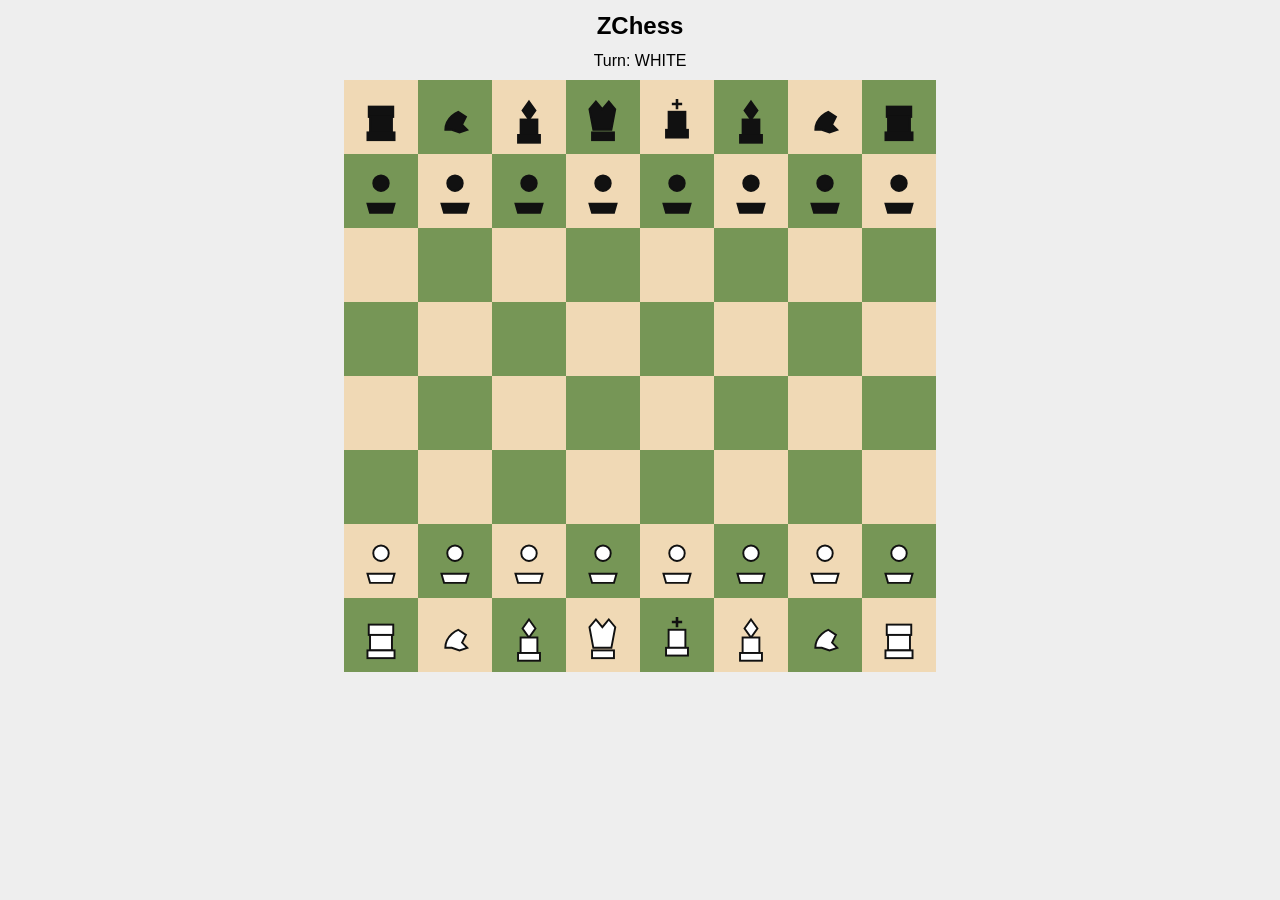
==== target/classes/static/index.html @ 8bb2c72e "committed" ====
<!DOCTYPE html>
<html>
<head>
<meta charset="UTF-8" />
<title>ZChess</title>
<style>
  body{font-family:Arial;text-align:center;background:#eee}
    h2{margin:12px 0}
      table{border-collapse:collapse;margin:10px auto}
        td{width:72px;height:72px;vertical-align:middle;text-align:center}
          .light{background:#f0d9b5}
            .dark{background:#769656}
              .sel{outline:3px solid #e53935}
                .hint{box-shadow:inset 0 0 0 3px rgba(30,144,255,.6)}
                  svg{width:58px;height:58px}
                  </style>
                  </head>
                  <body>

                  <h2>ZChess</h2>
                  <div id="turn">Turn: WHITE</div>
                  <table id="board"></table>

                  <script>
                  // ---------- PIECE SVGs (clean 2D set) ----------
                  function svgPiece(code){
                    const isWhite = code[0]==='w';
                      const fill = isWhite ? '#fff' : '#111';
                        const stroke = '#111';
                          const common = `fill="${fill}" stroke="${stroke}" stroke-width="1.5"`;
                            const map = {
                                p:`<circle cx="22.5" cy="18" r="6" ${common}/>
                                       <path d="M12 34h21l-2 7H14z" ${common}/>`,
                                           r:`<rect x="13" y="16" width="19" height="8" ${common}/>
                                                  <rect x="14" y="24" width="17" height="12" ${common}/>
                                                         <rect x="12" y="36" width="21" height="6" ${common}/>`,
                                                             n:`<path d="M15 34c0-10 10-14 10-14l6 4-3 6 4 4-6 2-6-2z" ${common}/>`,
                                                                 b:`<path d="M22.5 12l5 7-5 7-5-7z" ${common}/>
                                                                        <rect x="16" y="26" width="13" height="12" ${common}/>
                                                                               <rect x="14" y="38" width="17" height="6" ${common}/>`,
                                                                                   q:`<path d="M12 18l5-6 5 6 5-6 5 6-3 16H15z" ${common}/>
                                                                                          <rect x="14" y="36" width="17" height="6" ${common}/>`,
                                                                                              k:`<path d="M22.5 10v8M18.5 14h8" stroke="${stroke}" stroke-width="2"/>
                                                                                                     <rect x="16" y="20" width="13" height="14" ${common}/>
                                                                                                            <rect x="14" y="34" width="17" height="6" ${common}/>`
                                                                                                              };
                                                                                                                const body = map[code[1]];
                                                                                                                  return `<svg viewBox="0 0 45 45">${body}</svg>`;
                                                                                                                  }

                                                                                                                  // ---------- BOARD STATE ----------
                                                                                                                  let turn = 'w'; // 'w' or 'b'
                                                                                                                  const initial = [
                                                                                                                    ['br','bn','bb','bq','bk','bb','bn','br'],
                                                                                                                      ['bp','bp','bp','bp','bp','bp','bp','bp'],
                                                                                                                        ['','','','','','','',''],
                                                                                                                          ['','','','','','','',''],
                                                                                                                            ['','','','','','','',''],
                                                                                                                              ['','','','','','','',''],
                                                                                                                                ['wp','wp','wp','wp','wp','wp','wp','wp'],
                                                                                                                                  ['wr','wn','wb','wq','wk','wb','wn','wr']
                                                                                                                                  ];
                                                                                                                                  let board = JSON.parse(JSON.stringify(initial));
                                                                                                                                  let selected = null;
                                                                                                                                  const elBoard = document.getElementById('board');
                                                                                                                                  const elTurn  = document.getElementById('turn');

                                                                                                                                  // ---------- RENDER ----------
                                                                                                                                  function draw(){
                                                                                                                                    elBoard.innerHTML='';
                                                                                                                                      for(let r=0;r<8;r++){
                                                                                                                                          const tr=document.createElement('tr');
                                                                                                                                              for(let c=0;c<8;c++){
                                                                                                                                                    const td=document.createElement('td');
                                                                                                                                                          td.className=((r+c)%2?'dark':'light');
                                                                                                                                                                td.dataset.r=r; td.dataset.c=c;
                                                                                                                                                                      const p=board[r][c];
                                                                                                                                                                            if(p) td.innerHTML = svgPiece(p);
                                                                                                                                                                                  if(selected && selected.r==r && selected.c==c) td.classList.add('sel');
                                                                                                                                                                                        td.onclick=()=>clickCell(r,c,td);
                                                                                                                                                                                              tr.appendChild(td);
                                                                                                                                                                                                  }
                                                                                                                                                                                                      elBoard.appendChild(tr);
                                                                                                                                                                                                        }
                                                                                                                                                                                                          elTurn.textContent = `Turn: ${turn==='w'?'WHITE':'BLACK'}`;
                                                                                                                                                                                                          }

                                                                                                                                                                                                          // ---------- MOVE RULES ----------
                                                                                                                                                                                                          function inside(r,c){return r>=0&&r<8&&c>=0&&c<8;}
                                                                                                                                                                                                          function colorOf(p){return p? p[0] : null;}
                                                                                                                                                                                                          function typeOf(p){return p? p[1] : null;}

                                                                                                                                                                                                          function pathClear(r1,c1,r2,c2){
                                                                                                                                                                                                            const dr = Math.sign(r2-r1);
                                                                                                                                                                                                              const dc = Math.sign(c2-c1);
                                                                                                                                                                                                                let r=r1+dr, c=c1+dc;
                                                                                                                                                                                                                  while(r!==r2 || c!==c2){
                                                                                                                                                                                                                      if(board[r][c]) return false;
                                                                                                                                                                                                                          r+=dr; c+=dc;
                                                                                                                                                                                                                            }
                                                                                                                                                                                                                              return true;
                                                                                                                                                                                                                              }

                                                                                                                                                                                                                              function legal(fromR,fromC,toR,toC){
                                                                                                                                                                                                                                if(fromR===toR && fromC===toC) return false;
                                                                                                                                                                                                                                  const p = board[fromR][fromC];
                                                                                                                                                                                                                                    const t = board[toR][toC];
                                                                                                                                                                                                                                      if(!p) return false;
                                                                                                                                                                                                                                        if(colorOf(p)!==turn) return false;
                                                                                                                                                                                                                                          if(t && colorOf(t)===turn) return false;

                                                                                                                                                                                                                                            const type = typeOf(p);
                                                                                                                                                                                                                                              const dr = toR-fromR, dc = toC-fromC;
                                                                                                                                                                                                                                                const adr=Math.abs(dr), adc=Math.abs(dc);

                                                                                                                                                                                                                                                  if(type==='p'){
                                                                                                                                                                                                                                                      const dir = (turn==='w') ? -1 : 1;
                                                                                                                                                                                                                                                          const startRow = (turn==='w') ? 6 : 1;
                                                                                                                                                                                                                                                              // forward
                                                                                                                                                                                                                                                                  if(dc===0 && !t){
                                                                                                                                                                                                                                                                        if(dr===dir) return true;
                                                                                                                                                                                                                                                                              if(fromR===startRow && dr===2*dir && !board[fromR+dir][fromC]) return true;
                                                                                                                                                                                                                                                                                  }
                                                                                                                                                                                                                                                                                      // capture
                                                                                                                                                                                                                                                                                          if(adr===1 && dr===dir && t && colorOf(t)!==turn) return true;
                                                                                                                                                                                                                                                                                              return false;
                                                                                                                                                                                                                                                                                                }

                                                                                                                                                                                                                                                                                                  if(type==='r'){
                                                                                                                                                                                                                                                                                                      if(fromR===toR || fromC===toC) return pathClear(fromR,fromC,toR,toC);
                                                                                                                                                                                                                                                                                                          return false;
                                                                                                                                                                                                                                                                                                            }

                                                                                                                                                                                                                                                                                                              if(type==='b'){
                                                                                                                                                                                                                                                                                                                  if(adr===adc) return pathClear(fromR,fromC,toR,toC);
                                                                                                                                                                                                                                                                                                                      return false;
                                                                                                                                                                                                                                                                                                                        }

                                                                                                                                                                                                                                                                                                                          if(type==='q'){
                                                                                                                                                                                                                                                                                                                              if(fromR===toR || fromC===toC || adr===adc)
                                                                                                                                                                                                                                                                                                                                    return pathClear(fromR,fromC,toR,toC);
                                                                                                                                                                                                                                                                                                                                        return false;
                                                                                                                                                                                                                                                                                                                                          }

                                                                                                                                                                                                                                                                                                                                            if(type==='n'){
                                                                                                                                                                                                                                                                                                                                                return (adr===2 && adc===1) || (adr===1 && adc===2);
                                                                                                                                                                                                                                                                                                                                                  }

                                                                                                                                                                                                                                                                                                                                                    if(type==='k'){
                                                                                                                                                                                                                                                                                                                                                        return adr<=1 && adc<=1;
                                                                                                                                                                                                                                                                                                                                                          }

                                                                                                                                                                                                                                                                                                                                                            return false;
                                                                                                                                                                                                                                                                                                                                                            }

                                                                                                                                                                                                                                                                                                                                                            // ---------- INTERACTION ----------
                                                                                                                                                                                                                                                                                                                                                            function clickCell(r,c,td){
                                                                                                                                                                                                                                                                                                                                                              const p = board[r][c];
                                                                                                                                                                                                                                                                                                                                                                if(!selected){
                                                                                                                                                                                                                                                                                                                                                                    if(p && colorOf(p)===turn){
                                                                                                                                                                                                                                                                                                                                                                          selected={r,c};
                                                                                                                                                                                                                                                                                                                                                                                draw();
                                                                                                                                                                                                                                                                                                                                                                                    }
                                                                                                                                                                                                                                                                                                                                                                                        return;
                                                                                                                                                                                                                                                                                                                                                                                          }
                                                                                                                                                                                                                                                                                                                                                                                            // try move
                                                                                                                                                                                                                                                                                                                                                                                              if(legal(selected.r,selected.c,r,c)){
                                                                                                                                                                                                                                                                                                                                                                                                  board[r][c] = board[selected.r][selected.c];
                                                                                                                                                                                                                                                                                                                                                                                                      board[selected.r][selected.c] = '';
                                                                                                                                                                                                                                                                                                                                                                                                          turn = (turn==='w') ? 'b' : 'w';
                                                                                                                                                                                                                                                                                                                                                                                                            }
                                                                                                                                                                                                                                                                                                                                                                                                              selected=null;
                                                                                                                                                                                                                                                                                                                                                                                                                draw();
                                                                                                                                                                                                                                                                                                                                                                                                                }

                                                                                                                                                                                                                                                                                                                                                                                                                draw();
                                                                                                                                                                                                                                                                                                                                                                                                                </script>
                                                                                                                                                                                                                                                                                                                                                                                                                </body>
                                                                                                                                                                                                                                                                                                                                                                                                                </html>
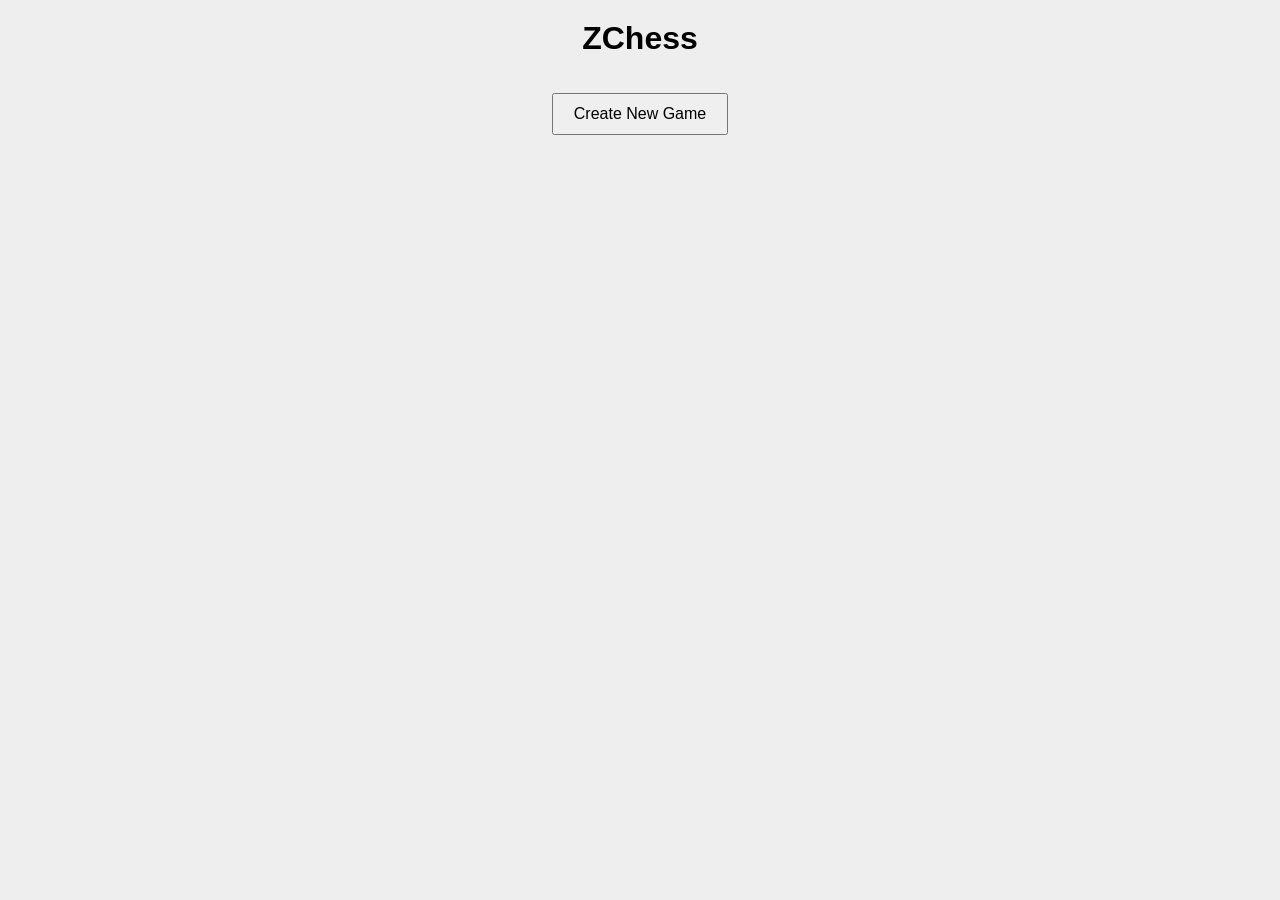
==== commit d78ccbcf: "Implemented chess board UI, piece rendering, backend game creation and move API integration" ====
--- a/target/classes/static/index.html
+++ b/target/classes/static/index.html
@@ -1,179 +1,134 @@
 <!DOCTYPE html>
 <html>
 <head>
-<meta charset="UTF-8" />
-<title>ZChess</title>
-<style>
-  body{font-family:Arial;text-align:center;background:#eee}
-    h2{margin:12px 0}
-      table{border-collapse:collapse;margin:10px auto}
-        td{width:72px;height:72px;vertical-align:middle;text-align:center}
-          .light{background:#f0d9b5}
-            .dark{background:#769656}
-              .sel{outline:3px solid #e53935}
-                .hint{box-shadow:inset 0 0 0 3px rgba(30,144,255,.6)}
-                  svg{width:58px;height:58px}
-                  </style>
-                  </head>
-                  <body>
+    <title>ZChess</title>
 
-                  <h2>ZChess</h2>
-                  <div id="turn">Turn: WHITE</div>
-                  <table id="board"></table>
+        <style>
+                body{
+                            font-family: Arial;
+                                        text-align:center;
+                                                    background:#eee;
+                                                            }
 
-                  <script>
-                  // ---------- PIECE SVGs (clean 2D set) ----------
-                  function svgPiece(code){
-                    const isWhite = code[0]==='w';
-                      const fill = isWhite ? '#fff' : '#111';
-                        const stroke = '#111';
-                          const common = `fill="${fill}" stroke="${stroke}" stroke-width="1.5"`;
-                            const map = {
-                                p:`<circle cx="22.5" cy="18" r="6" ${common}/>
-                                       <path d="M12 34h21l-2 7H14z" ${common}/>`,
-                                           r:`<rect x="13" y="16" width="19" height="8" ${common}/>
-                                                  <rect x="14" y="24" width="17" height="12" ${common}/>
-                                                         <rect x="12" y="36" width="21" height="6" ${common}/>`,
-                                                             n:`<path d="M15 34c0-10 10-14 10-14l6 4-3 6 4 4-6 2-6-2z" ${common}/>`,
-                                                                 b:`<path d="M22.5 12l5 7-5 7-5-7z" ${common}/>
-                                                                        <rect x="16" y="26" width="13" height="12" ${common}/>
-                                                                               <rect x="14" y="38" width="17" height="6" ${common}/>`,
-                                                                                   q:`<path d="M12 18l5-6 5 6 5-6 5 6-3 16H15z" ${common}/>
-                                                                                          <rect x="14" y="36" width="17" height="6" ${common}/>`,
-                                                                                              k:`<path d="M22.5 10v8M18.5 14h8" stroke="${stroke}" stroke-width="2"/>
-                                                                                                     <rect x="16" y="20" width="13" height="14" ${common}/>
-                                                                                                            <rect x="14" y="34" width="17" height="6" ${common}/>`
-                                                                                                              };
-                                                                                                                const body = map[code[1]];
-                                                                                                                  return `<svg viewBox="0 0 45 45">${body}</svg>`;
-                                                                                                                  }
+                                                                    h1{
+                                                                                margin-top:20px;
+                                                                                        }
 
-                                                                                                                  // ---------- BOARD STATE ----------
-                                                                                                                  let turn = 'w'; // 'w' or 'b'
-                                                                                                                  const initial = [
-                                                                                                                    ['br','bn','bb','bq','bk','bb','bn','br'],
-                                                                                                                      ['bp','bp','bp','bp','bp','bp','bp','bp'],
-                                                                                                                        ['','','','','','','',''],
-                                                                                                                          ['','','','','','','',''],
-                                                                                                                            ['','','','','','','',''],
-                                                                                                                              ['','','','','','','',''],
-                                                                                                                                ['wp','wp','wp','wp','wp','wp','wp','wp'],
-                                                                                                                                  ['wr','wn','wb','wq','wk','wb','wn','wr']
-                                                                                                                                  ];
-                                                                                                                                  let board = JSON.parse(JSON.stringify(initial));
-                                                                                                                                  let selected = null;
-                                                                                                                                  const elBoard = document.getElementById('board');
-                                                                                                                                  const elTurn  = document.getElementById('turn');
+                                                                                                table{
+                                                                                                            border-collapse:collapse;
+                                                                                                                        margin:auto;
+                                                                                                                                    margin-top:20px;
+                                                                                                                                            }
 
-                                                                                                                                  // ---------- RENDER ----------
-                                                                                                                                  function draw(){
-                                                                                                                                    elBoard.innerHTML='';
-                                                                                                                                      for(let r=0;r<8;r++){
-                                                                                                                                          const tr=document.createElement('tr');
-                                                                                                                                              for(let c=0;c<8;c++){
-                                                                                                                                                    const td=document.createElement('td');
-                                                                                                                                                          td.className=((r+c)%2?'dark':'light');
-                                                                                                                                                                td.dataset.r=r; td.dataset.c=c;
-                                                                                                                                                                      const p=board[r][c];
-                                                                                                                                                                            if(p) td.innerHTML = svgPiece(p);
-                                                                                                                                                                                  if(selected && selected.r==r && selected.c==c) td.classList.add('sel');
-                                                                                                                                                                                        td.onclick=()=>clickCell(r,c,td);
-                                                                                                                                                                                              tr.appendChild(td);
-                                                                                                                                                                                                  }
-                                                                                                                                                                                                      elBoard.appendChild(tr);
-                                                                                                                                                                                                        }
-                                                                                                                                                                                                          elTurn.textContent = `Turn: ${turn==='w'?'WHITE':'BLACK'}`;
-                                                                                                                                                                                                          }
+                                                                                                                                                    td{
+                                                                                                                                                                width:70px;
+                                                                                                                                                                            height:70px;
+                                                                                                                                                                                        text-align:center;
+                                                                                                                                                                                                    vertical-align:middle;
+                                                                                                                                                                                                            }
 
-                                                                                                                                                                                                          // ---------- MOVE RULES ----------
-                                                                                                                                                                                                          function inside(r,c){return r>=0&&r<8&&c>=0&&c<8;}
-                                                                                                                                                                                                          function colorOf(p){return p? p[0] : null;}
-                                                                                                                                                                                                          function typeOf(p){return p? p[1] : null;}
+                                                                                                                                                                                                                    .light{ background:#f0d9b5; }
+                                                                                                                                                                                                                            .dark{ background:#769656; }
 
-                                                                                                                                                                                                          function pathClear(r1,c1,r2,c2){
-                                                                                                                                                                                                            const dr = Math.sign(r2-r1);
-                                                                                                                                                                                                              const dc = Math.sign(c2-c1);
-                                                                                                                                                                                                                let r=r1+dr, c=c1+dc;
-                                                                                                                                                                                                                  while(r!==r2 || c!==c2){
-                                                                                                                                                                                                                      if(board[r][c]) return false;
-                                                                                                                                                                                                                          r+=dr; c+=dc;
-                                                                                                                                                                                                                            }
-                                                                                                                                                                                                                              return true;
-                                                                                                                                                                                                                              }
+                                                                                                                                                                                                                                    img{
+                                                                                                                                                                                                                                                width:60px;
+                                                                                                                                                                                                                                                            height:60px;
+                                                                                                                                                                                                                                                                    }
 
-                                                                                                                                                                                                                              function legal(fromR,fromC,toR,toC){
-                                                                                                                                                                                                                                if(fromR===toR && fromC===toC) return false;
-                                                                                                                                                                                                                                  const p = board[fromR][fromC];
-                                                                                                                                                                                                                                    const t = board[toR][toC];
-                                                                                                                                                                                                                                      if(!p) return false;
-                                                                                                                                                                                                                                        if(colorOf(p)!==turn) return false;
-                                                                                                                                                                                                                                          if(t && colorOf(t)===turn) return false;
+                                                                                                                                                                                                                                                                            button{
+                                                                                                                                                                                                                                                                                        padding:10px 20px;
+                                                                                                                                                                                                                                                                                                    font-size:16px;
+                                                                                                                                                                                                                                                                                                                margin-top:15px;
+                                                                                                                                                                                                                                                                                                                        }
+                                                                                                                                                                                                                                                                                                                            </style>
+                                                                                                                                                                                                                                                                                                                            </head>
 
-                                                                                                                                                                                                                                            const type = typeOf(p);
-                                                                                                                                                                                                                                              const dr = toR-fromR, dc = toC-fromC;
-                                                                                                                                                                                                                                                const adr=Math.abs(dr), adc=Math.abs(dc);
+                                                                                                                                                                                                                                                                                                                            <body>
 
-                                                                                                                                                                                                                                                  if(type==='p'){
-                                                                                                                                                                                                                                                      const dir = (turn==='w') ? -1 : 1;
-                                                                                                                                                                                                                                                          const startRow = (turn==='w') ? 6 : 1;
-                                                                                                                                                                                                                                                              // forward
-                                                                                                                                                                                                                                                                  if(dc===0 && !t){
-                                                                                                                                                                                                                                                                        if(dr===dir) return true;
-                                                                                                                                                                                                                                                                              if(fromR===startRow && dr===2*dir && !board[fromR+dir][fromC]) return true;
-                                                                                                                                                                                                                                                                                  }
-                                                                                                                                                                                                                                                                                      // capture
-                                                                                                                                                                                                                                                                                          if(adr===1 && dr===dir && t && colorOf(t)!==turn) return true;
-                                                                                                                                                                                                                                                                                              return false;
-                                                                                                                                                                                                                                                                                                }
+                                                                                                                                                                                                                                                                                                                            <h1>ZChess</h1>
 
-                                                                                                                                                                                                                                                                                                  if(type==='r'){
-                                                                                                                                                                                                                                                                                                      if(fromR===toR || fromC===toC) return pathClear(fromR,fromC,toR,toC);
-                                                                                                                                                                                                                                                                                                          return false;
-                                                                                                                                                                                                                                                                                                            }
+                                                                                                                                                                                                                                                                                                                            <button onclick="createGame()">Create New Game</button>
 
-                                                                                                                                                                                                                                                                                                              if(type==='b'){
-                                                                                                                                                                                                                                                                                                                  if(adr===adc) return pathClear(fromR,fromC,toR,toC);
-                                                                                                                                                                                                                                                                                                                      return false;
-                                                                                                                                                                                                                                                                                                                        }
+                                                                                                                                                                                                                                                                                                                            <table id="board"></table>
 
-                                                                                                                                                                                                                                                                                                                          if(type==='q'){
-                                                                                                                                                                                                                                                                                                                              if(fromR===toR || fromC===toC || adr===adc)
-                                                                                                                                                                                                                                                                                                                                    return pathClear(fromR,fromC,toR,toC);
-                                                                                                                                                                                                                                                                                                                                        return false;
-                                                                                                                                                                                                                                                                                                                                          }
+                                                                                                                                                                                                                                                                                                                            <script>
 
-                                                                                                                                                                                                                                                                                                                                            if(type==='n'){
-                                                                                                                                                                                                                                                                                                                                                return (adr===2 && adc===1) || (adr===1 && adc===2);
-                                                                                                                                                                                                                                                                                                                                                  }
+                                                                                                                                                                                                                                                                                                                            let gameId = 1;
+                                                                                                                                                                                                                                                                                                                            let selected = null;
 
-                                                                                                                                                                                                                                                                                                                                                    if(type==='k'){
-                                                                                                                                                                                                                                                                                                                                                        return adr<=1 && adc<=1;
-                                                                                                                                                                                                                                                                                                                                                          }
-
-                                                                                                                                                                                                                                                                                                                                                            return false;
+                                                                                                                                                                                                                                                                                                                            function createGame(){
+                                                                                                                                                                                                                                                                                                                                fetch("/api/game/create")
+                                                                                                                                                                                                                                                                                                                                    .then(res=>res.json())
+                                                                                                                                                                                                                                                                                                                                        .then(data=>{
+                                                                                                                                                                                                                                                                                                                                                gameId = data.id;
+                                                                                                                                                                                                                                                                                                                                                        loadBoard();
+                                                                                                                                                                                                                                                                                                                                                            });
                                                                                                                                                                                                                                                                                                                                                             }
 
-                                                                                                                                                                                                                                                                                                                                                            // ---------- INTERACTION ----------
-                                                                                                                                                                                                                                                                                                                                                            function clickCell(r,c,td){
-                                                                                                                                                                                                                                                                                                                                                              const p = board[r][c];
-                                                                                                                                                                                                                                                                                                                                                                if(!selected){
-                                                                                                                                                                                                                                                                                                                                                                    if(p && colorOf(p)===turn){
-                                                                                                                                                                                                                                                                                                                                                                          selected={r,c};
-                                                                                                                                                                                                                                                                                                                                                                                draw();
-                                                                                                                                                                                                                                                                                                                                                                                    }
-                                                                                                                                                                                                                                                                                                                                                                                        return;
-                                                                                                                                                                                                                                                                                                                                                                                          }
-                                                                                                                                                                                                                                                                                                                                                                                            // try move
-                                                                                                                                                                                                                                                                                                                                                                                              if(legal(selected.r,selected.c,r,c)){
-                                                                                                                                                                                                                                                                                                                                                                                                  board[r][c] = board[selected.r][selected.c];
-                                                                                                                                                                                                                                                                                                                                                                                                      board[selected.r][selected.c] = '';
-                                                                                                                                                                                                                                                                                                                                                                                                          turn = (turn==='w') ? 'b' : 'w';
-                                                                                                                                                                                                                                                                                                                                                                                                            }
-                                                                                                                                                                                                                                                                                                                                                                                                              selected=null;
-                                                                                                                                                                                                                                                                                                                                                                                                                draw();
-                                                                                                                                                                                                                                                                                                                                                                                                                }
+                                                                                                                                                                                                                                                                                                                                                            function loadBoard(){
 
-                                                                                                                                                                                                                                                                                                                                                                                                                draw();
-                                                                                                                                                                                                                                                                                                                                                                                                                </script>
-                                                                                                                                                                                                                                                                                                                                                                                                                </body>
-                                                                                                                                                                                                                                                                                                                                                                                                                </html>+                                                                                                                                                                                                                                                                                                                                                                fetch("/api/game/" + gameId)
+                                                                                                                                                                                                                                                                                                                                                                    .then(res=>res.json())
+                                                                                                                                                                                                                                                                                                                                                                        .then(data=>{
+
+                                                                                                                                                                                                                                                                                                                                                                                let rows = data.boardState.split(";");
+                                                                                                                                                                                                                                                                                                                                                                                        let board = document.getElementById("board");
+                                                                                                                                                                                                                                                                                                                                                                                                board.innerHTML = "";
+
+                                                                                                                                                                                                                                                                                                                                                                                                        for(let i=0;i<8;i++){
+
+                                                                                                                                                                                                                                                                                                                                                                                                                    let tr = document.createElement("tr");
+                                                                                                                                                                                                                                                                                                                                                                                                                                let cols = rows[i].split(",");
+
+                                                                                                                                                                                                                                                                                                                                                                                                                                            for(let j=0;j<8;j++){
+
+                                                                                                                                                                                                                                                                                                                                                                                                                                                            let td = document.createElement("td");
+
+                                                                                                                                                                                                                                                                                                                                                                                                                                                                            if((i+j)%2==0)
+                                                                                                                                                                                                                                                                                                                                                                                                                                                                                                td.className="light";
+                                                                                                                                                                                                                                                                                                                                                                                                                                                                                                                else
+                                                                                                                                                                                                                                                                                                                                                                                                                                                                                                                                    td.className="dark";
+
+                                                                                                                                                                                                                                                                                                                                                                                                                                                                                                                                                    td.onclick = () => clickCell(i,j);
+
+                                                                                                                                                                                                                                                                                                                                                                                                                                                                                                                                                                    let piece = cols[j];
+
+                                                                                                                                                                                                                                                                                                                                                                                                                                                                                                                                                                                    if(piece !== "."){
+                                                                                                                                                                                                                                                                                                                                                                                                                                                                                                                                                                                                        let img = document.createElement("img");
+                                                                                                                                                                                                                                                                                                                                                                                                                                                                                                                                                                                                                            img.src = "/pieces/" + piece + ".svg";
+                                                                                                                                                                                                                                                                                                                                                                                                                                                                                                                                                                                                                                                td.appendChild(img);
+                                                                                                                                                                                                                                                                                                                                                                                                                                                                                                                                                                                                                                                                }
+
+                                                                                                                                                                                                                                                                                                                                                                                                                                                                                                                                                                                                                                                                                tr.appendChild(td);
+                                                                                                                                                                                                                                                                                                                                                                                                                                                                                                                                                                                                                                                                                            }
+
+                                                                                                                                                                                                                                                                                                                                                                                                                                                                                                                                                                                                                                                                                                        board.appendChild(tr);
+                                                                                                                                                                                                                                                                                                                                                                                                                                                                                                                                                                                                                                                                                                                }
+
+                                                                                                                                                                                                                                                                                                                                                                                                                                                                                                                                                                                                                                                                                                                    });
+                                                                                                                                                                                                                                                                                                                                                                                                                                                                                                                                                                                                                                                                                                                    }
+
+                                                                                                                                                                                                                                                                                                                                                                                                                                                                                                                                                                                                                                                                                                                    function clickCell(row,col){
+
+                                                                                                                                                                                                                                                                                                                                                                                                                                                                                                                                                                                                                                                                                                                        if(selected == null){
+                                                                                                                                                                                                                                                                                                                                                                                                                                                                                                                                                                                                                                                                                                                                selected = {row,col};
+                                                                                                                                                                                                                                                                                                                                                                                                                                                                                                                                                                                                                                                                                                                                    } else {
+
+                                                                                                                                                                                                                                                                                                                                                                                                                                                                                                                                                                                                                                                                                                                                            fetch(`/api/game/move?fromRow=${selected.row}&fromCol=${selected.col}&toRow=${row}&toCol=${col}`,{
+                                                                                                                                                                                                                                                                                                                                                                                                                                                                                                                                                                                                                                                                                                                                                        method:"POST"
+                                                                                                                                                                                                                                                                                                                                                                                                                                                                                                                                                                                                                                                                                                                                                                })
+                                                                                                                                                                                                                                                                                                                                                                                                                                                                                                                                                                                                                                                                                                                                                                        .then(res=>res.json())
+                                                                                                                                                                                                                                                                                                                                                                                                                                                                                                                                                                                                                                                                                                                                                                                .then(data=>{
+                                                                                                                                                                                                                                                                                                                                                                                                                                                                                                                                                                                                                                                                                                                                                                                            selected=null;
+                                                                                                                                                                                                                                                                                                                                                                                                                                                                                                                                                                                                                                                                                                                                                                                                        loadBoard();
+                                                                                                                                                                                                                                                                                                                                                                                                                                                                                                                                                                                                                                                                                                                                                                                                                });
+
+                                                                                                                                                                                                                                                                                                                                                                                                                                                                                                                                                                                                                                                                                                                                                                                                                    }
+                                                                                                                                                                                                                                                                                                                                                                                                                                                                                                                                                                                                                                                                                                                                                                                                                    }
+
+                                                                                                                                                                                                                                                                                                                                                                                                                                                                                                                                                                                                                                                                                                                                                                                                                    loadBoard();
+
+                                                                                                                                                                                                                                                                                                                                                                                                                                                                                                                                                                                                                                                                                                                                                                                                                    </script>
+
+                                                                                                                                                                                                                                                                                                                                                                                                                                                                                                                                                                                                                                                                                                                                                                                                                    </body>
+                                                                                                                                                                                                                                                                                                                                                                                                                                                                                                                                                                                                                                                                                                                                                                                                                    </html>
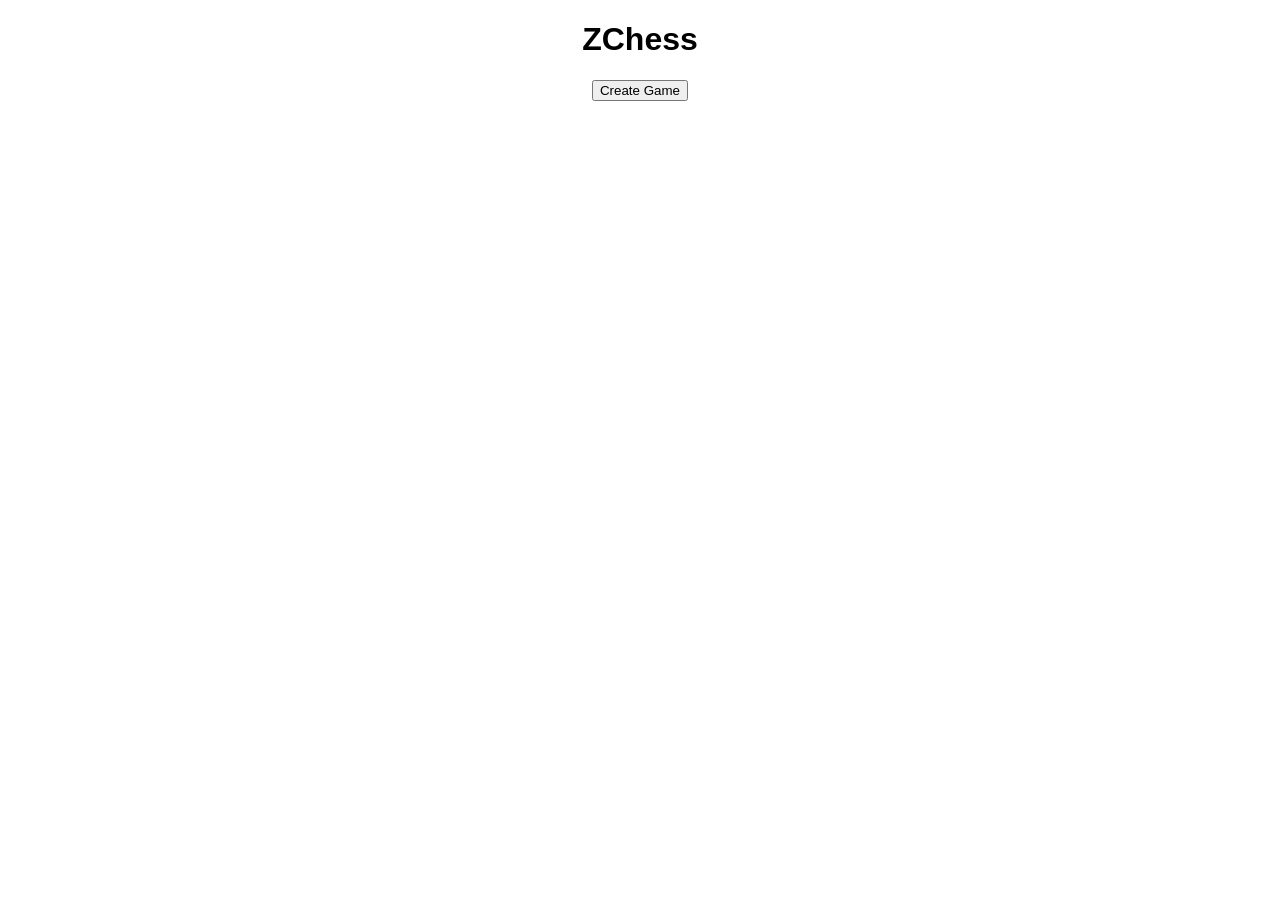
==== commit 9ac1a836: "move validation and check detection" ====
--- a/target/classes/static/index.html
+++ b/target/classes/static/index.html
@@ -1,134 +1,92 @@
 <!DOCTYPE html>
 <html>
 <head>
-    <title>ZChess</title>
+<title>ZChess</title>
 
-        <style>
-                body{
-                            font-family: Arial;
-                                        text-align:center;
-                                                    background:#eee;
-                                                            }
+<style>
+body{font-family:Arial;text-align:center}
+table{border-collapse:collapse;margin:auto}
+td{width:70px;height:70px}
+.light{background:#f0d9b5}
+.dark{background:#769656}
+img{width:60px;height:60px}
+</style>
 
-                                                                    h1{
-                                                                                margin-top:20px;
-                                                                                        }
+</head>
+<body>
 
-                                                                                                table{
-                                                                                                            border-collapse:collapse;
-                                                                                                                        margin:auto;
-                                                                                                                                    margin-top:20px;
-                                                                                                                                            }
+<h1>ZChess</h1>
 
-                                                                                                                                                    td{
-                                                                                                                                                                width:70px;
-                                                                                                                                                                            height:70px;
-                                                                                                                                                                                        text-align:center;
-                                                                                                                                                                                                    vertical-align:middle;
-                                                                                                                                                                                                            }
+<button onclick="createGame()">Create Game</button>
+<h3 id="turn"></h3>
 
-                                                                                                                                                                                                                    .light{ background:#f0d9b5; }
-                                                                                                                                                                                                                            .dark{ background:#769656; }
+<table id="board"></table>
 
-                                                                                                                                                                                                                                    img{
-                                                                                                                                                                                                                                                width:60px;
-                                                                                                                                                                                                                                                            height:60px;
-                                                                                                                                                                                                                                                                    }
+<script>
 
-                                                                                                                                                                                                                                                                            button{
-                                                                                                                                                                                                                                                                                        padding:10px 20px;
-                                                                                                                                                                                                                                                                                                    font-size:16px;
-                                                                                                                                                                                                                                                                                                                margin-top:15px;
-                                                                                                                                                                                                                                                                                                                        }
-                                                                                                                                                                                                                                                                                                                            </style>
-                                                                                                                                                                                                                                                                                                                            </head>
+let gameId=1;
+let selected=null;
 
-                                                                                                                                                                                                                                                                                                                            <body>
+function createGame(){
+// fetch("/api/game/create")
+fetch("/api/game/create",{
+      method:"POST"
+      })
+  .then(r=>r.json())
+   .then(d=>{
+      gameId=d.id;
+         loadBoard();
+          });
+          }
 
-                                                                                                                                                                                                                                                                                                                            <h1>ZChess</h1>
+          function loadBoard(){
+           fetch("/api/game/"+gameId)
+            .then(r=>r.json())
+             .then(d=>{
+                document.getElementById("turn").innerText="Turn: "+d.currentTurn;
 
-                                                                                                                                                                                                                                                                                                                            <button onclick="createGame()">Create New Game</button>
+                   let rows=d.boardState.split(",");
+                      let board=document.getElementById("board");
+                         board.innerHTML="";
 
-                                                                                                                                                                                                                                                                                                                            <table id="board"></table>
+                            for(let i=0;i<8;i++){
+                                let tr=document.createElement("tr");
 
-                                                                                                                                                                                                                                                                                                                            <script>
+                                    for(let j=0;j<8;j++){
+                                          let idx=i*8+j;
+                                                let td=document.createElement("td");
+                                                      td.className=(i+j)%2==0?"light":"dark";
 
-                                                                                                                                                                                                                                                                                                                            let gameId = 1;
-                                                                                                                                                                                                                                                                                                                            let selected = null;
+                                                            let p=rows[idx];
+                                                                  if(p!="."){
+                                                                          let img=document.createElement("img");
+                                                                                  img.src="pieces/"+p+".svg";
+                                                                                          td.appendChild(img);
+                                                                                                }
 
-                                                                                                                                                                                                                                                                                                                            function createGame(){
-                                                                                                                                                                                                                                                                                                                                fetch("/api/game/create")
-                                                                                                                                                                                                                                                                                                                                    .then(res=>res.json())
-                                                                                                                                                                                                                                                                                                                                        .then(data=>{
-                                                                                                                                                                                                                                                                                                                                                gameId = data.id;
-                                                                                                                                                                                                                                                                                                                                                        loadBoard();
-                                                                                                                                                                                                                                                                                                                                                            });
-                                                                                                                                                                                                                                                                                                                                                            }
+                                                                                                      td.onclick=()=>clickCell(idx);
+                                                                                                            tr.appendChild(td);
+                                                                                                                }
+                                                                                                                    board.appendChild(tr);
+                                                                                                                       }
+                                                                                                                        });
+                                                                                                                        }
 
-                                                                                                                                                                                                                                                                                                                                                            function loadBoard(){
+                                                                                                                        function clickCell(i){
+                                                                                                                         if(selected==null){
+                                                                                                                            selected=i;
+                                                                                                                             }else{
+                                                                                                                                fetch("/api/move/"+gameId+"?from="+selected+"&to="+i,{
+                                                                                                                                     method:"POST"
+                                                                                                                                        }).then(()=>{
+                                                                                                                                             selected=null;
+                                                                                                                                                  loadBoard();
+                                                                                                                                                     });
+                                                                                                                                                      }
+                                                                                                                                                      }
 
-                                                                                                                                                                                                                                                                                                                                                                fetch("/api/game/" + gameId)
-                                                                                                                                                                                                                                                                                                                                                                    .then(res=>res.json())
-                                                                                                                                                                                                                                                                                                                                                                        .then(data=>{
+                                                                                                                                                      createGame();
+                                                                                                                                                      </script>
 
-                                                                                                                                                                                                                                                                                                                                                                                let rows = data.boardState.split(";");
-                                                                                                                                                                                                                                                                                                                                                                                        let board = document.getElementById("board");
-                                                                                                                                                                                                                                                                                                                                                                                                board.innerHTML = "";
-
-                                                                                                                                                                                                                                                                                                                                                                                                        for(let i=0;i<8;i++){
-
-                                                                                                                                                                                                                                                                                                                                                                                                                    let tr = document.createElement("tr");
-                                                                                                                                                                                                                                                                                                                                                                                                                                let cols = rows[i].split(",");
-
-                                                                                                                                                                                                                                                                                                                                                                                                                                            for(let j=0;j<8;j++){
-
-                                                                                                                                                                                                                                                                                                                                                                                                                                                            let td = document.createElement("td");
-
-                                                                                                                                                                                                                                                                                                                                                                                                                                                                            if((i+j)%2==0)
-                                                                                                                                                                                                                                                                                                                                                                                                                                                                                                td.className="light";
-                                                                                                                                                                                                                                                                                                                                                                                                                                                                                                                else
-                                                                                                                                                                                                                                                                                                                                                                                                                                                                                                                                    td.className="dark";
-
-                                                                                                                                                                                                                                                                                                                                                                                                                                                                                                                                                    td.onclick = () => clickCell(i,j);
-
-                                                                                                                                                                                                                                                                                                                                                                                                                                                                                                                                                                    let piece = cols[j];
-
-                                                                                                                                                                                                                                                                                                                                                                                                                                                                                                                                                                                    if(piece !== "."){
-                                                                                                                                                                                                                                                                                                                                                                                                                                                                                                                                                                                                        let img = document.createElement("img");
-                                                                                                                                                                                                                                                                                                                                                                                                                                                                                                                                                                                                                            img.src = "/pieces/" + piece + ".svg";
-                                                                                                                                                                                                                                                                                                                                                                                                                                                                                                                                                                                                                                                td.appendChild(img);
-                                                                                                                                                                                                                                                                                                                                                                                                                                                                                                                                                                                                                                                                }
-
-                                                                                                                                                                                                                                                                                                                                                                                                                                                                                                                                                                                                                                                                                tr.appendChild(td);
-                                                                                                                                                                                                                                                                                                                                                                                                                                                                                                                                                                                                                                                                                            }
-
-                                                                                                                                                                                                                                                                                                                                                                                                                                                                                                                                                                                                                                                                                                        board.appendChild(tr);
-                                                                                                                                                                                                                                                                                                                                                                                                                                                                                                                                                                                                                                                                                                                }
-
-                                                                                                                                                                                                                                                                                                                                                                                                                                                                                                                                                                                                                                                                                                                    });
-                                                                                                                                                                                                                                                                                                                                                                                                                                                                                                                                                                                                                                                                                                                    }
-
-                                                                                                                                                                                                                                                                                                                                                                                                                                                                                                                                                                                                                                                                                                                    function clickCell(row,col){
-
-                                                                                                                                                                                                                                                                                                                                                                                                                                                                                                                                                                                                                                                                                                                        if(selected == null){
-                                                                                                                                                                                                                                                                                                                                                                                                                                                                                                                                                                                                                                                                                                                                selected = {row,col};
-                                                                                                                                                                                                                                                                                                                                                                                                                                                                                                                                                                                                                                                                                                                                    } else {
-
-                                                                                                                                                                                                                                                                                                                                                                                                                                                                                                                                                                                                                                                                                                                                            fetch(`/api/game/move?fromRow=${selected.row}&fromCol=${selected.col}&toRow=${row}&toCol=${col}`,{
-                                                                                                                                                                                                                                                                                                                                                                                                                                                                                                                                                                                                                                                                                                                                                        method:"POST"
-                                                                                                                                                                                                                                                                                                                                                                                                                                                                                                                                                                                                                                                                                                                                                                })
-                                                                                                                                                                                                                                                                                                                                                                                                                                                                                                                                                                                                                                                                                                                                                                        .then(res=>res.json())
-                                                                                                                                                                                                                                                                                                                                                                                                                                                                                                                                                                                                                                                                                                                                                                                .then(data=>{
-                                                                                                                                                                                                                                                                                                                                                                                                                                                                                                                                                                                                                                                                                                                                                                                            selected=null;
-                                                                                                                                                                                                                                                                                                                                                                                                                                                                                                                                                                                                                                                                                                                                                                                                        loadBoard();
-                                                                                                                                                                                                                                                                                                                                                                                                                                                                                                                                                                                                                                                                                                                                                                                                                });
-
-                                                                                                                                                                                                                                                                                                                                                                                                                                                                                                                                                                                                                                                                                                                                                                                                                    }
-                                                                                                                                                                                                                                                                                                                                                                                                                                                                                                                                                                                                                                                                                                                                                                                                                    }
-
-                                                                                                                                                                                                                                                                                                                                                                                                                                                                                                                                                                                                                                                                                                                                                                                                                    loadBoard();
-
-                                                                                                                                                                                                                                                                                                                                                                                                                                                                                                                                                                                                                                                                                                                                                                                                                    </script>
-
-                                                                                                                                                                                                                                                                                                                                                                                                                                                                                                                                                                                                                                                                                                                                                                                                                    </body>
-                                                                                                                                                                                                                                                                                                                                                                                                                                                                                                                                                                                                                                                                                                                                                                                                                    </html>+                                                                                                                                                      </body>
+                                                                                                                                                      </html>
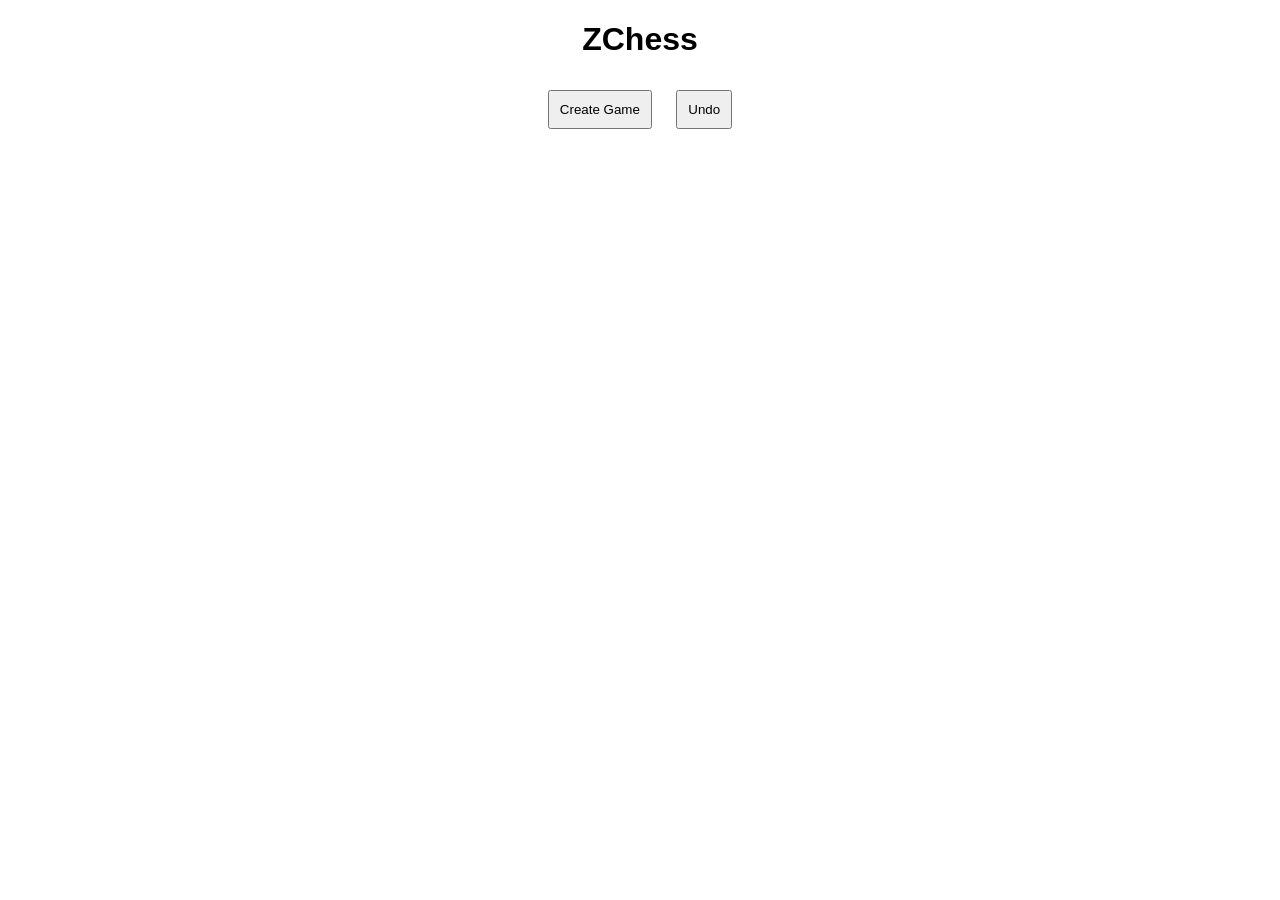
==== commit bfd6f9cc: "add full chess rule validation, check/checkmate detection and undo support" ====
--- a/target/classes/static/index.html
+++ b/target/classes/static/index.html
@@ -2,91 +2,86 @@
 <html>
 <head>
 <title>ZChess</title>
-
 <style>
 body{font-family:Arial;text-align:center}
-table{border-collapse:collapse;margin:auto}
+table{margin:auto;border-collapse:collapse}
 td{width:70px;height:70px}
 .light{background:#f0d9b5}
 .dark{background:#769656}
-img{width:60px;height:60px}
+img{width:60px}
+button{padding:10px;margin:10px}
 </style>
-
 </head>
 <body>
 
 <h1>ZChess</h1>
-
 <button onclick="createGame()">Create Game</button>
+<button onclick="undo()">Undo</button>
 <h3 id="turn"></h3>
 
 <table id="board"></table>
 
 <script>
-
 let gameId=1;
 let selected=null;
 
 function createGame(){
-// fetch("/api/game/create")
-fetch("/api/game/create",{
-      method:"POST"
-      })
-  .then(r=>r.json())
-   .then(d=>{
-      gameId=d.id;
-         loadBoard();
-          });
-          }
+fetch("/api/game/create",{method:"POST"})
+.then(r=>r.json())
+.then(g=>{
+gameId=g.id;
+load();
+});
+}
 
-          function loadBoard(){
-           fetch("/api/game/"+gameId)
-            .then(r=>r.json())
-             .then(d=>{
-                document.getElementById("turn").innerText="Turn: "+d.currentTurn;
+function load(){
+fetch("/api/game/"+gameId)
+.then(r=>r.json())
+.then(g=>{
+draw(g.boardState);
+document.getElementById("turn").innerText="Turn: "+g.currentTurn;
+});
+}
 
-                   let rows=d.boardState.split(",");
-                      let board=document.getElementById("board");
-                         board.innerHTML="";
+function draw(state){
+let arr=state.split(",");
+let html="";
+for(let r=0;r<8;r++){
+html+="<tr>";
+for(let c=0;c<8;c++){
+let i=r*8+c;
+let piece=arr[i];
+let color=(r+c)%2?"dark":"light";
+html+=`<td class="${color}" onclick="clickCell(${r},${c})">`;
+if(piece!="."){
+//html+=`<img src="/pieces/${piece}.svg">`;
+html+=`<img src="/pieces/${piece.toLowerCase()}.svg">`;
+}
+html+="</td>";
+}
+html+="</tr>";
+}
+document.getElementById("board").innerHTML=html;
+}
 
-                            for(let i=0;i<8;i++){
-                                let tr=document.createElement("tr");
+function clickCell(r,c){
+if(selected==null){
+selected=[r,c];
+}else{
+fetch(`/api/move/${gameId}?fr=${selected[0]}&fc=${selected[1]}&tr=${r}&tc=${c}`,{method:"POST"})
+.then(r=>r.json())
+.then(()=>load());
+selected=null;
+}
+}
 
-                                    for(let j=0;j<8;j++){
-                                          let idx=i*8+j;
-                                                let td=document.createElement("td");
-                                                      td.className=(i+j)%2==0?"light":"dark";
+function undo(){
+fetch("/api/move/undo/"+gameId,{method:"POST"})
+.then(()=>load());
+}
 
-                                                            let p=rows[idx];
-                                                                  if(p!="."){
-                                                                          let img=document.createElement("img");
-                                                                                  img.src="pieces/"+p+".svg";
-                                                                                          td.appendChild(img);
-                                                                                                }
+createGame();
+</script>
 
-                                                                                                      td.onclick=()=>clickCell(idx);
-                                                                                                            tr.appendChild(td);
-                                                                                                                }
-                                                                                                                    board.appendChild(tr);
-                                                                                                                       }
-                                                                                                                        });
-                                                                                                                        }
-
-                                                                                                                        function clickCell(i){
-                                                                                                                         if(selected==null){
-                                                                                                                            selected=i;
-                                                                                                                             }else{
-                                                                                                                                fetch("/api/move/"+gameId+"?from="+selected+"&to="+i,{
-                                                                                                                                     method:"POST"
-                                                                                                                                        }).then(()=>{
-                                                                                                                                             selected=null;
-                                                                                                                                                  loadBoard();
-                                                                                                                                                     });
-                                                                                                                                                      }
-                                                                                                                                                      }
-
-                                                                                                                                                      createGame();
-                                                                                                                                                      </script>
-
-                                                                                                                                                      </body>
-                                                                                                                                                      </html>+</body>
+</html>
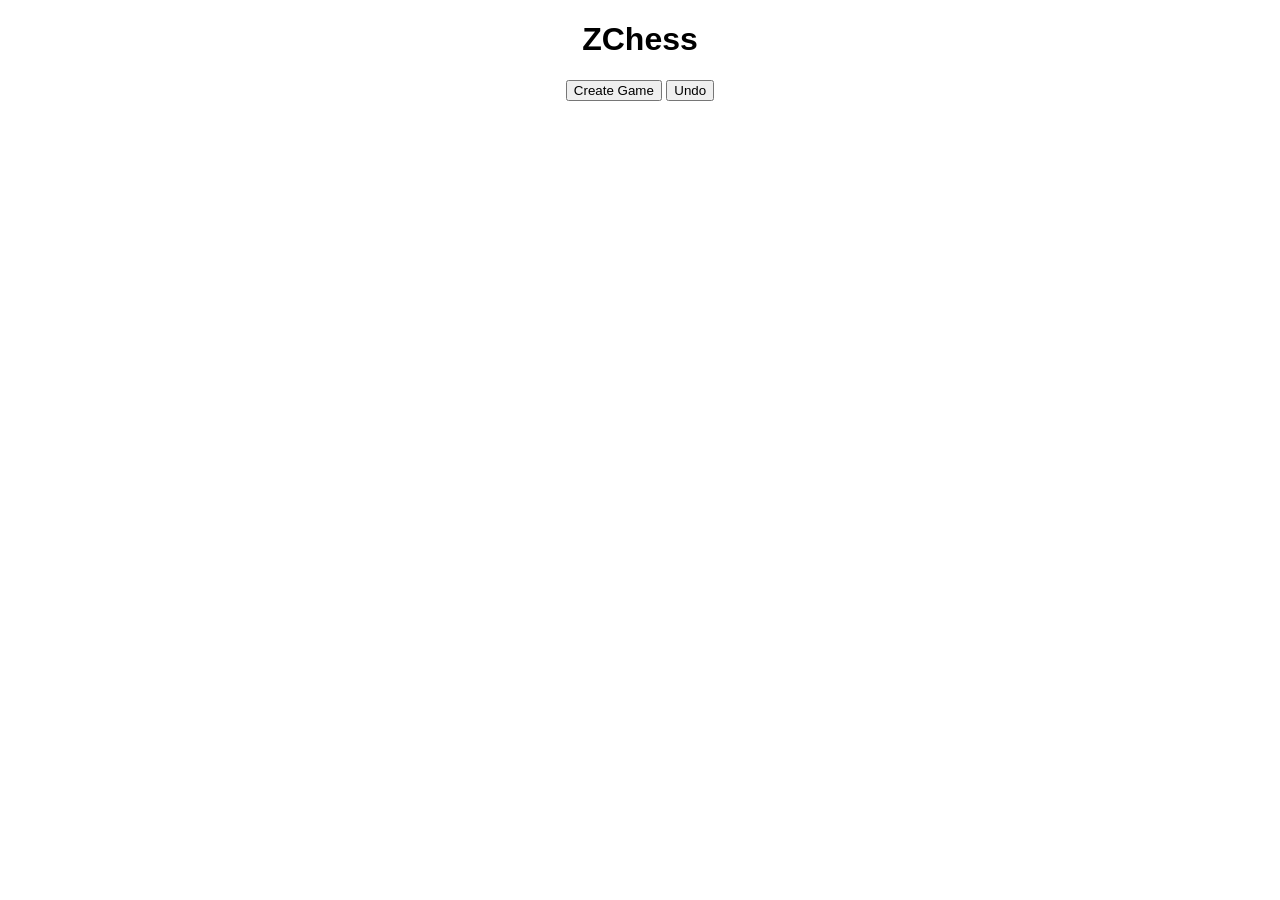
==== commit c8ddc820: "update move validation and check detection" ====
--- a/target/classes/static/index.html
+++ b/target/classes/static/index.html
@@ -4,84 +4,69 @@
 <title>ZChess</title>
 <style>
 body{font-family:Arial;text-align:center}
-table{margin:auto;border-collapse:collapse}
-td{width:70px;height:70px}
-.light{background:#f0d9b5}
-.dark{background:#769656}
+.board{display:grid;grid-template-columns:repeat(8,70px);width:560px;margin:auto}
+.cell{width:70px;height:70px}
+.white{background:#f0d9b5}
+.black{background:#769656}
 img{width:60px}
-button{padding:10px;margin:10px}
 </style>
 </head>
 <body>
 
 <h1>ZChess</h1>
-<button onclick="createGame()">Create Game</button>
+<button onclick="create()">Create Game</button>
 <button onclick="undo()">Undo</button>
-<h3 id="turn"></h3>
-
-<table id="board"></table>
+<h2 id="turn"></h2>
+<div class="board" id="board"></div>
 
 <script>
 let gameId=1;
 let selected=null;
 
-function createGame(){
-fetch("/api/game/create",{method:"POST"})
-.then(r=>r.json())
-.then(g=>{
-gameId=g.id;
-load();
-});
-}
+function create(){
+ fetch("/api/create",{method:"POST"})
+  .then(r=>r.json())
+   .then(g=>{
+     gameId=g.id;
+       draw(g);
+        });
+        }
 
-function load(){
-fetch("/api/game/"+gameId)
-.then(r=>r.json())
-.then(g=>{
-draw(g.boardState);
-document.getElementById("turn").innerText="Turn: "+g.currentTurn;
-});
-}
+        function undo(){
+         fetch(`/api/undo/${gameId}`,{method:"POST"})
+          .then(r=>r.json()).then(draw);
+          }
 
-function draw(state){
-let arr=state.split(",");
-let html="";
-for(let r=0;r<8;r++){
-html+="<tr>";
-for(let c=0;c<8;c++){
-let i=r*8+c;
-let piece=arr[i];
-let color=(r+c)%2?"dark":"light";
-html+=`<td class="${color}" onclick="clickCell(${r},${c})">`;
-if(piece!="."){
-//html+=`<img src="/pieces/${piece}.svg">`;
-html+=`<img src="/pieces/${piece.toLowerCase()}.svg">`;
-}
-html+="</td>";
-}
-html+="</tr>";
-}
-document.getElementById("board").innerHTML=html;
-}
+          function move(to){
+           if(!selected){selected=to;return;}
 
-function clickCell(r,c){
-if(selected==null){
-selected=[r,c];
-}else{
-fetch(`/api/move/${gameId}?fr=${selected[0]}&fc=${selected[1]}&tr=${r}&tc=${c}`,{method:"POST"})
-.then(r=>r.json())
-.then(()=>load());
-selected=null;
-}
-}
+            let from=selected;
+             selected=null;
 
-function undo(){
-fetch("/api/move/undo/"+gameId,{method:"POST"})
-.then(()=>load());
-}
+              fetch(`/api/move/${gameId}?from=${from}&to=${to}`,{method:"POST"})
+               .then(r=>r.json()).then(draw);
+               }
 
-createGame();
-</script>
+               function draw(g){
+                document.getElementById("turn").innerText="Turn: "+g.currentTurn;
+                 let b=g.boardState.split(",");
+                  let html="";
 
-</body>
-</html>+                   for(let i=0;i<64;i++){
+                     let c=(Math.floor(i/8)+i)%2==0?"white":"black";
+                       let pos=String.fromCharCode(97+(i%8))+(8-Math.floor(i/8));
+                         let p=b[i];
+
+                           html+=`<div class="cell ${c}" onclick="move('${pos}')">`;
+
+                             if(p!=".")
+                                 html+=`<img src="/pieces/${p}.svg">`;
+
+                                   html+="</div>";
+                                    }
+
+                                     document.getElementById("board").innerHTML=html;
+                                     }
+                                     </script>
+                                     </body>
+                                     </html>
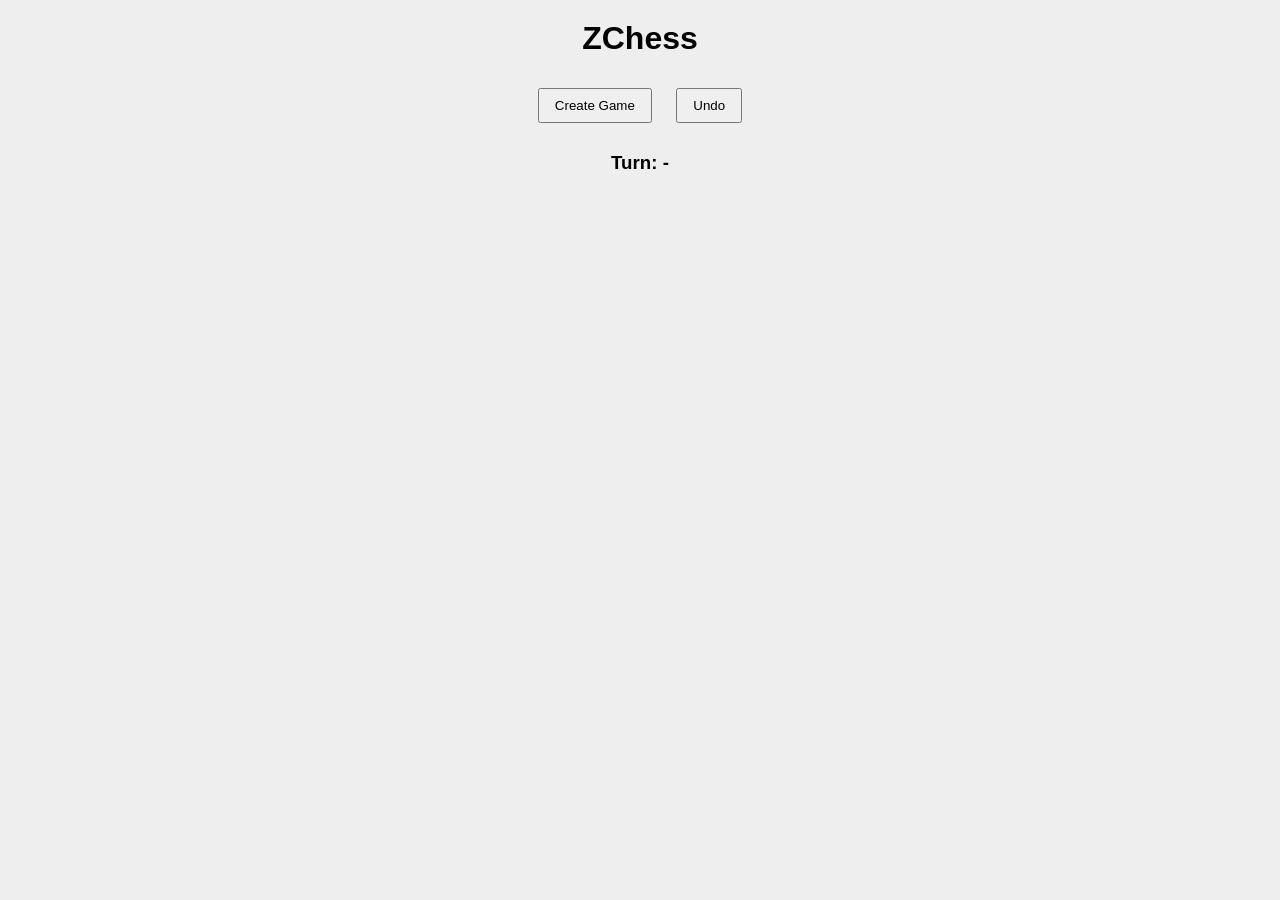
==== commit 2a465b3e: "committed" ====
--- a/target/classes/static/index.html
+++ b/target/classes/static/index.html
@@ -1,72 +1,192 @@
 <!DOCTYPE html>
 <html>
 <head>
-<title>ZChess</title>
-<style>
-body{font-family:Arial;text-align:center}
-.board{display:grid;grid-template-columns:repeat(8,70px);width:560px;margin:auto}
-.cell{width:70px;height:70px}
-.white{background:#f0d9b5}
-.black{background:#769656}
-img{width:60px}
-</style>
-</head>
-<body>
+    <title>ZChess</title>
 
-<h1>ZChess</h1>
-<button onclick="create()">Create Game</button>
-<button onclick="undo()">Undo</button>
-<h2 id="turn"></h2>
-<div class="board" id="board"></div>
+        <style>
+                body{
+                            font-family: Arial;
+                                        text-align:center;
+                                                    background:#eee;
+                                                            }
 
-<script>
-let gameId=1;
-let selected=null;
+                                                                    h1{
+                                                                                margin-top:20px;
+                                                                                        }
 
-function create(){
- fetch("/api/create",{method:"POST"})
-  .then(r=>r.json())
-   .then(g=>{
-     gameId=g.id;
-       draw(g);
-        });
-        }
+                                                                                                button{
+                                                                                                            padding:8px 15px;
+                                                                                                                        margin:10px;
+                                                                                                                                    cursor:pointer;
+                                                                                                                                            }
 
-        function undo(){
-         fetch(`/api/undo/${gameId}`,{method:"POST"})
-          .then(r=>r.json()).then(draw);
-          }
+                                                                                                                                                    #board{
+                                                                                                                                                                display:grid;
+                                                                                                                                                                            grid-template-columns:repeat(8,70px);
+                                                                                                                                                                                        width:560px;
+                                                                                                                                                                                                    margin:20px auto;
+                                                                                                                                                                                                            }
 
-          function move(to){
-           if(!selected){selected=to;return;}
+                                                                                                                                                                                                                    .cell{
+                                                                                                                                                                                                                                width:70px;
+                                                                                                                                                                                                                                            height:70px;
+                                                                                                                                                                                                                                                    }
 
-            let from=selected;
-             selected=null;
+                                                                                                                                                                                                                                                            .white{
+                                                                                                                                                                                                                                                                        background:#f0d9b5;
+                                                                                                                                                                                                                                                                                }
 
-              fetch(`/api/move/${gameId}?from=${from}&to=${to}`,{method:"POST"})
-               .then(r=>r.json()).then(draw);
-               }
+                                                                                                                                                                                                                                                                                        .black{
+                                                                                                                                                                                                                                                                                                    background:#769656;
+                                                                                                                                                                                                                                                                                                            }
 
-               function draw(g){
-                document.getElementById("turn").innerText="Turn: "+g.currentTurn;
-                 let b=g.boardState.split(",");
-                  let html="";
+                                                                                                                                                                                                                                                                                                                    img{
+                                                                                                                                                                                                                                                                                                                                width:100%;
+                                                                                                                                                                                                                                                                                                                                            height:100%;
+                                                                                                                                                                                                                                                                                                                                                    }
+                                                                                                                                                                                                                                                                                                                                                        </style>
+                                                                                                                                                                                                                                                                                                                                                        </head>
 
-                   for(let i=0;i<64;i++){
-                     let c=(Math.floor(i/8)+i)%2==0?"white":"black";
-                       let pos=String.fromCharCode(97+(i%8))+(8-Math.floor(i/8));
-                         let p=b[i];
+                                                                                                                                                                                                                                                                                                                                                        <body>
 
-                           html+=`<div class="cell ${c}" onclick="move('${pos}')">`;
+                                                                                                                                                                                                                                                                                                                                                        <h1>ZChess</h1>
 
-                             if(p!=".")
-                                 html+=`<img src="/pieces/${p}.svg">`;
+                                                                                                                                                                                                                                                                                                                                                        <button onclick="createGame()">Create Game</button>
+                                                                                                                                                                                                                                                                                                                                                        <button onclick="undo()">Undo</button>
 
-                                   html+="</div>";
-                                    }
+                                                                                                                                                                                                                                                                                                                                                        <h3 id="turn">Turn: -</h3>
 
-                                     document.getElementById("board").innerHTML=html;
-                                     }
-                                     </script>
-                                     </body>
-                                     </html>+                                                                                                                                                                                                                                                                                                                                                        <div id="board"></div>
+
+                                                                                                                                                                                                                                                                                                                                                        <script>
+
+                                                                                                                                                                                                                                                                                                                                                        let gameId = null;
+                                                                                                                                                                                                                                                                                                                                                        let selected = null;
+
+                                                                                                                                                                                                                                                                                                                                                        // ===============================
+                                                                                                                                                                                                                                                                                                                                                        // CREATE GAME
+                                                                                                                                                                                                                                                                                                                                                        // ===============================
+
+                                                                                                                                                                                                                                                                                                                                                        function createGame(){
+                                                                                                                                                                                                                                                                                                                                                            fetch("/api/game/create")
+                                                                                                                                                                                                                                                                                                                                                                .then(response => response.json())
+                                                                                                                                                                                                                                                                                                                                                                    .then(game => {
+                                                                                                                                                                                                                                                                                                                                                                            gameId = game.id;
+                                                                                                                                                                                                                                                                                                                                                                                    loadGame();
+                                                                                                                                                                                                                                                                                                                                                                                        })
+                                                                                                                                                                                                                                                                                                                                                                                            .catch(err => {
+                                                                                                                                                                                                                                                                                                                                                                                                    console.log("Create error:", err);
+                                                                                                                                                                                                                                                                                                                                                                                                        });
+                                                                                                                                                                                                                                                                                                                                                                                                        }
+
+                                                                                                                                                                                                                                                                                                                                                                                                        // ===============================
+                                                                                                                                                                                                                                                                                                                                                                                                        // LOAD GAME
+                                                                                                                                                                                                                                                                                                                                                                                                        // ===============================
+
+                                                                                                                                                                                                                                                                                                                                                                                                        function loadGame(){
+
+                                                                                                                                                                                                                                                                                                                                                                                                            if(gameId == null) return;
+
+                                                                                                                                                                                                                                                                                                                                                                                                                fetch("/api/game/" + gameId)
+                                                                                                                                                                                                                                                                                                                                                                                                                    .then(response => response.json())
+                                                                                                                                                                                                                                                                                                                                                                                                                        .then(game => {
+
+                                                                                                                                                                                                                                                                                                                                                                                                                                document.getElementById("turn").innerText =
+                                                                                                                                                                                                                                                                                                                                                                                                                                            "Turn: " + game.turn;
+
+                                                                                                                                                                                                                                                                                                                                                                                                                                                    if(game.check){
+                                                                                                                                                                                                                                                                                                                                                                                                                                                                alert("CHECK!");
+                                                                                                                                                                                                                                                                                                                                                                                                                                                                        }
+
+                                                                                                                                                                                                                                                                                                                                                                                                                                                                                if(game.checkmate){
+                                                                                                                                                                                                                                                                                                                                                                                                                                                                                            alert("CHECKMATE!");
+                                                                                                                                                                                                                                                                                                                                                                                                                                                                                                    }
+
+                                                                                                                                                                                                                                                                                                                                                                                                                                                                                                            const boardDiv = document.getElementById("board");
+                                                                                                                                                                                                                                                                                                                                                                                                                                                                                                                    boardDiv.innerHTML = "";
+
+                                                                                                                                                                                                                                                                                                                                                                                                                                                                                                                            const boardArray = game.board.split(",");
+
+                                                                                                                                                                                                                                                                                                                                                                                                                                                                                                                                    boardArray.forEach((piece, index) => {
+
+                                                                                                                                                                                                                                                                                                                                                                                                                                                                                                                                                const cell = document.createElement("div");
+
+                                                                                                                                                                                                                                                                                                                                                                                                                                                                                                                                                            const row = Math.floor(index / 8);
+                                                                                                                                                                                                                                                                                                                                                                                                                                                                                                                                                                        const col = index % 8;
+
+                                                                                                                                                                                                                                                                                                                                                                                                                                                                                                                                                                                    if((row + col) % 2 === 0){
+                                                                                                                                                                                                                                                                                                                                                                                                                                                                                                                                                                                                    cell.className = "cell white";
+                                                                                                                                                                                                                                                                                                                                                                                                                                                                                                                                                                                                                } else {
+                                                                                                                                                                                                                                                                                                                                                                                                                                                                                                                                                                                                                                cell.className = "cell black";
+                                                                                                                                                                                                                                                                                                                                                                                                                                                                                                                                                                                                                                            }
+
+                                                                                                                                                                                                                                                                                                                                                                                                                                                                                                                                                                                                                                                        if(piece !== "."){
+                                                                                                                                                                                                                                                                                                                                                                                                                                                                                                                                                                                                                                                                        const img = document.createElement("img");
+                                                                                                                                                                                                                                                                                                                                                                                                                                                                                                                                                                                                                                                                                        img.src = "/pieces/" + piece + ".svg";
+                                                                                                                                                                                                                                                                                                                                                                                                                                                                                                                                                                                                                                                                                                        cell.appendChild(img);
+                                                                                                                                                                                                                                                                                                                                                                                                                                                                                                                                                                                                                                                                                                                    }
+
+                                                                                                                                                                                                                                                                                                                                                                                                                                                                                                                                                                                                                                                                                                                                cell.onclick = function(){
+
+                                                                                                                                                                                                                                                                                                                                                                                                                                                                                                                                                                                                                                                                                                                                                if(selected === null){
+                                                                                                                                                                                                                                                                                                                                                                                                                                                                                                                                                                                                                                                                                                                                                                    selected = index;
+                                                                                                                                                                                                                                                                                                                                                                                                                                                                                                                                                                                                                                                                                                                                                                                    } else {
+                                                                                                                                                                                                                                                                                                                                                                                                                                                                                                                                                                                                                                                                                                                                                                                                        move(selected, index);
+                                                                                                                                                                                                                                                                                                                                                                                                                                                                                                                                                                                                                                                                                                                                                                                                                            selected = null;
+                                                                                                                                                                                                                                                                                                                                                                                                                                                                                                                                                                                                                                                                                                                                                                                                                                            }
+
+                                                                                                                                                                                                                                                                                                                                                                                                                                                                                                                                                                                                                                                                                                                                                                                                                                                        };
+
+                                                                                                                                                                                                                                                                                                                                                                                                                                                                                                                                                                                                                                                                                                                                                                                                                                                                    boardDiv.appendChild(cell);
+                                                                                                                                                                                                                                                                                                                                                                                                                                                                                                                                                                                                                                                                                                                                                                                                                                                                            });
+
+                                                                                                                                                                                                                                                                                                                                                                                                                                                                                                                                                                                                                                                                                                                                                                                                                                                                                })
+                                                                                                                                                                                                                                                                                                                                                                                                                                                                                                                                                                                                                                                                                                                                                                                                                                                                                    .catch(err => {
+                                                                                                                                                                                                                                                                                                                                                                                                                                                                                                                                                                                                                                                                                                                                                                                                                                                                                            console.log("Load error:", err);
+                                                                                                                                                                                                                                                                                                                                                                                                                                                                                                                                                                                                                                                                                                                                                                                                                                                                                                });
+                                                                                                                                                                                                                                                                                                                                                                                                                                                                                                                                                                                                                                                                                                                                                                                                                                                                                                }
+
+                                                                                                                                                                                                                                                                                                                                                                                                                                                                                                                                                                                                                                                                                                                                                                                                                                                                                                // ===============================
+                                                                                                                                                                                                                                                                                                                                                                                                                                                                                                                                                                                                                                                                                                                                                                                                                                                                                                // MOVE
+                                                                                                                                                                                                                                                                                                                                                                                                                                                                                                                                                                                                                                                                                                                                                                                                                                                                                                // ===============================
+
+                                                                                                                                                                                                                                                                                                                                                                                                                                                                                                                                                                                                                                                                                                                                                                                                                                                                                                function move(from, to){
+
+                                                                                                                                                                                                                                                                                                                                                                                                                                                                                                                                                                                                                                                                                                                                                                                                                                                                                                    if(gameId == null) return;
+
+                                                                                                                                                                                                                                                                                                                                                                                                                                                                                                                                                                                                                                                                                                                                                                                                                                                                                                        fetch(`/api/game/move/${gameId}?from=${from}&to=${to}`,{
+                                                                                                                                                                                                                                                                                                                                                                                                                                                                                                                                                                                                                                                                                                                                                                                                                                                                                                                method: "POST"
+                                                                                                                                                                                                                                                                                                                                                                                                                                                                                                                                                                                                                                                                                                                                                                                                                                                                                                                    })
+                                                                                                                                                                                                                                                                                                                                                                                                                                                                                                                                                                                                                                                                                                                                                                                                                                                                                                                        .then(response => response.json())
+                                                                                                                                                                                                                                                                                                                                                                                                                                                                                                                                                                                                                                                                                                                                                                                                                                                                                                                            .then(game => {
+                                                                                                                                                                                                                                                                                                                                                                                                                                                                                                                                                                                                                                                                                                                                                                                                                                                                                                                                    loadGame();
+                                                                                                                                                                                                                                                                                                                                                                                                                                                                                                                                                                                                                                                                                                                                                                                                                                                                                                                                        })
+                                                                                                                                                                                                                                                                                                                                                                                                                                                                                                                                                                                                                                                                                                                                                                                                                                                                                                                                            .catch(err => {
+                                                                                                                                                                                                                                                                                                                                                                                                                                                                                                                                                                                                                                                                                                                                                                                                                                                                                                                                                    console.log("Move error:", err);
+                                                                                                                                                                                                                                                                                                                                                                                                                                                                                                                                                                                                                                                                                                                                                                                                                                                                                                                                                        });
+                                                                                                                                                                                                                                                                                                                                                                                                                                                                                                                                                                                                                                                                                                                                                                                                                                                                                                                                                        }
+
+                                                                                                                                                                                                                                                                                                                                                                                                                                                                                                                                                                                                                                                                                                                                                                                                                                                                                                                                                        // ===============================
+                                                                                                                                                                                                                                                                                                                                                                                                                                                                                                                                                                                                                                                                                                                                                                                                                                                                                                                                                        // UNDO
+                                                                                                                                                                                                                                                                                                                                                                                                                                                                                                                                                                                                                                                                                                                                                                                                                                                                                                                                                        // ===============================
+
+                                                                                                                                                                                                                                                                                                                                                                                                                                                                                                                                                                                                                                                                                                                                                                                                                                                                                                                                                        function undo(){
+
+                                                                                                                                                                                                                                                                                                                                                                                                                                                                                                                                                                                                                                                                                                                                                                                                                                                                                                                                                            if(gameId == null) return;
+
+                                                                                                                                                                                                                                                                                                                                                                                                                                                                                                                                                                                                                                                                                                                                                                                                                                                                                                                                                                fetch(`/api/game/undo/${gameId}`,{
+                                                                                                                                                                                                                                                                                                                                                                                                                                                                                                                                                                                                                                                                                                                                                                                                                                                                                                                                                                        method:"POST"
+                                                                                                                                                                                                                                                                                                                                                                                                                                                                                                                                                                                                                                                                                                                                                                                                                                                                                                                                                                            })
+                                                                                                                                                                                                                                                                                                                                                                                                                                                                                                                                                                                                                                                                                                                                                                                                                                                                                                                                                                                .then(response => response.json())
+                                                                                                                                                                                                                                                                                                                                                                                                                                                                                                                                                                                                                                                                                                                                                                                                                                                                                                                                                                                    .then(game => {
+                                                                                                                                                                                                                                                                                                                                                                                                                                                                                                                                                                                                                                                                                                                                                                                                                                                                                                                                                                                            loadGame();
+                                                                                                                                                                                                                                                                                                                                                                                                                                                                                                                                                                                                                                                                                                                                                                                                                                                                                                                                                                                                })
+                                                                                                                                                                                                                                                                                                                                                                                                                                                                                                                                                                                                                                                                                                                                                                                                                                                                                                                                                                                                    .catch(err => {
+                                                                                                                                                                                                                                                                                                                                                                                                                                                                                                                                                                                                                                                                                                                                                                                                                                                                                                                                                                                                            console.log("Undo error:", err);
+                                                                                                                                                                                                                                                                                                                                                                                                                                                                                                                                                                                                                                                                                                                                                                                                                                                                                                                                                                                                                });
+                                                                                                                                                                                                                                                                                                                                                                                                                                                                                                                                                                                                                                                                                                                                                                                                                                                                                                                                                                                                                }
+
+                                                                                                                                                                                                                                                                                                                                                                                                                                                                                                                                                                                                                                                                                                                                                                                                                                                                                                                                                                                                                </script>
+
+                                                                                                                                                                                                                                                                                                                                                                                                                                                                                                                                                                                                                                                                                                                                                                                                                                                                                                                                                                                                                </body>
+                                                                                                                                                                                                                                                                                                                                                                                                                                                                                                                                                                                                                                                                                                                                                                                                                                                                                                                                                                                                                </html>
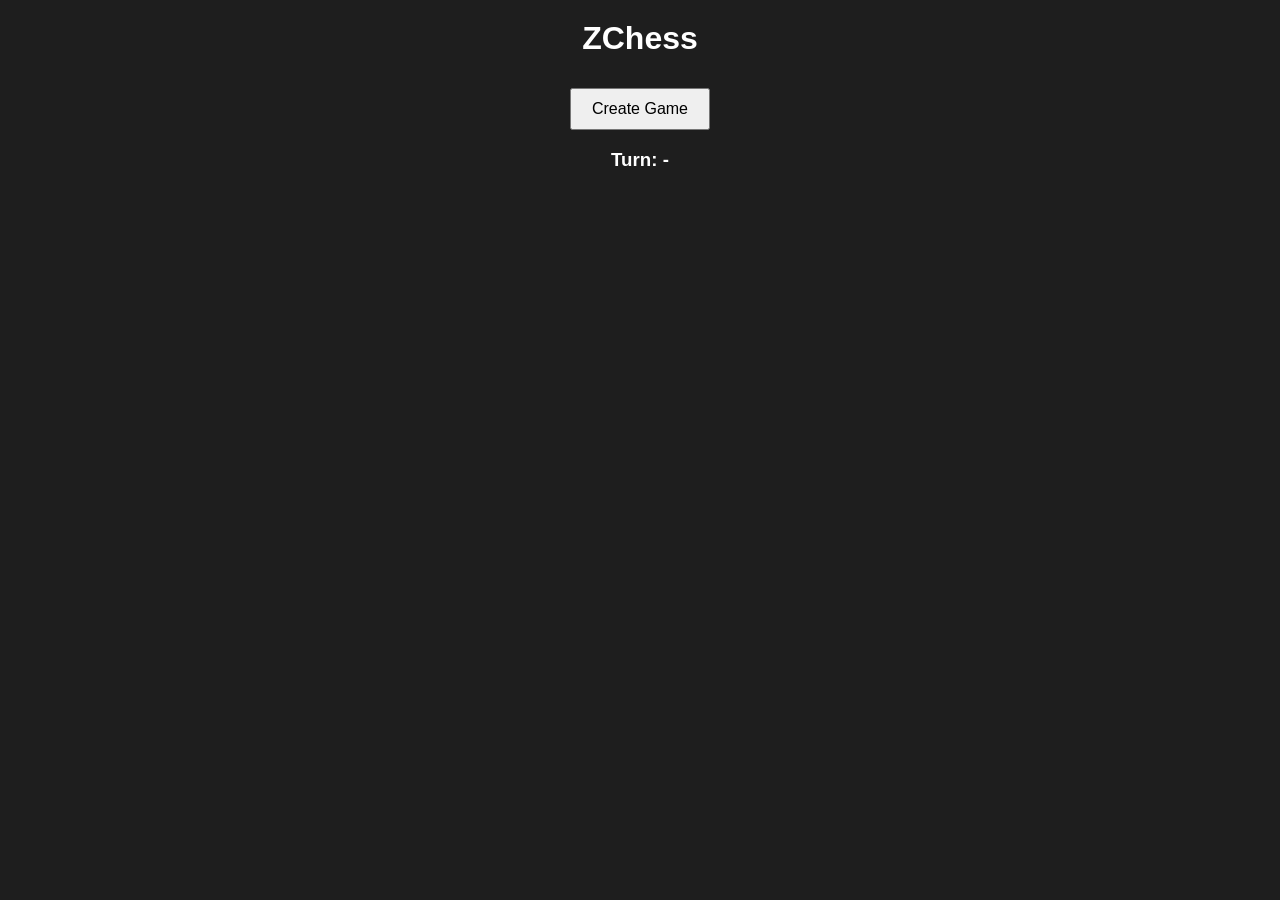
==== commit 1f8819f8: "Initial clean rebuild of ZChess project" ====
--- a/target/classes/static/index.html
+++ b/target/classes/static/index.html
@@ -1,192 +1,102 @@
 <!DOCTYPE html>
 <html>
 <head>
-    <title>ZChess</title>
+<title>ZChess</title>
 
-        <style>
-                body{
-                            font-family: Arial;
-                                        text-align:center;
-                                                    background:#eee;
+<style>
+body {
+    margin:0;
+        background:#1e1e1e;
+            color:white;
+                font-family:Arial;
+                    display:flex;
+                        flex-direction:column;
+                            align-items:center;
+                            }
+
+                            h1 { margin-top:20px; }
+
+                            #board {
+                                display:grid;
+                                    grid-template-columns: repeat(8, 70px);
+                                        margin-top:20px;
+                                        }
+
+                                        .square {
+                                            width:70px;
+                                                height:70px;
+                                                    display:flex;
+                                                        align-items:center;
+                                                            justify-content:center;
                                                             }
 
-                                                                    h1{
-                                                                                margin-top:20px;
-                                                                                        }
+                                                            .light { background:#f0d9b5; }
+                                                            .dark  { background:#b58863; }
 
-                                                                                                button{
-                                                                                                            padding:8px 15px;
-                                                                                                                        margin:10px;
-                                                                                                                                    cursor:pointer;
-                                                                                                                                            }
+                                                            img {
+                                                                width:60px;
+                                                                }
+                                                                button {
+                                                                    padding:10px 20px;
+                                                                        font-size:16px;
+                                                                            margin-top:10px;
+                                                                                cursor:pointer;
+                                                                                }
+                                                                                </style>
+                                                                                </head>
 
-                                                                                                                                                    #board{
-                                                                                                                                                                display:grid;
-                                                                                                                                                                            grid-template-columns:repeat(8,70px);
-                                                                                                                                                                                        width:560px;
-                                                                                                                                                                                                    margin:20px auto;
-                                                                                                                                                                                                            }
+                                                                                <body>
 
-                                                                                                                                                                                                                    .cell{
-                                                                                                                                                                                                                                width:70px;
-                                                                                                                                                                                                                                            height:70px;
-                                                                                                                                                                                                                                                    }
+                                                                                <h1>ZChess</h1>
 
-                                                                                                                                                                                                                                                            .white{
-                                                                                                                                                                                                                                                                        background:#f0d9b5;
-                                                                                                                                                                                                                                                                                }
+                                                                                <button onclick="createGame()">Create Game</button>
 
-                                                                                                                                                                                                                                                                                        .black{
-                                                                                                                                                                                                                                                                                                    background:#769656;
-                                                                                                                                                                                                                                                                                                            }
+                                                                                <h3 id="turn">Turn: -</h3>
 
-                                                                                                                                                                                                                                                                                                                    img{
-                                                                                                                                                                                                                                                                                                                                width:100%;
-                                                                                                                                                                                                                                                                                                                                            height:100%;
-                                                                                                                                                                                                                                                                                                                                                    }
-                                                                                                                                                                                                                                                                                                                                                        </style>
-                                                                                                                                                                                                                                                                                                                                                        </head>
+                                                                                <div id="board"></div>
 
-                                                                                                                                                                                                                                                                                                                                                        <body>
+                                                                                <script>
 
-                                                                                                                                                                                                                                                                                                                                                        <h1>ZChess</h1>
+                                                                                function createGame(){
+                                                                                    fetch("/api/game/create", { method:"POST" })
+                                                                                        .then(res=>res.json())
+                                                                                            .then(data=>{
+                                                                                                    document.getElementById("turn").innerText =
+                                                                                                                "Turn: " + data.currentTurn;
+                                                                                                                        renderBoard(data.board);
+                                                                                                                            });
+                                                                                                                            }
 
-                                                                                                                                                                                                                                                                                                                                                        <button onclick="createGame()">Create Game</button>
-                                                                                                                                                                                                                                                                                                                                                        <button onclick="undo()">Undo</button>
+                                                                                                                            function renderBoard(boardString){
 
-                                                                                                                                                                                                                                                                                                                                                        <h3 id="turn">Turn: -</h3>
+                                                                                                                                const board=document.getElementById("board");
+                                                                                                                                    board.innerHTML="";
 
-                                                                                                                                                                                                                                                                                                                                                        <div id="board"></div>
+                                                                                                                                        const squares=boardString.split(",");
 
-                                                                                                                                                                                                                                                                                                                                                        <script>
+                                                                                                                                            for(let i=0;i<64;i++){
 
-                                                                                                                                                                                                                                                                                                                                                        let gameId = null;
-                                                                                                                                                                                                                                                                                                                                                        let selected = null;
+                                                                                                                                                    const square=document.createElement("div");
+                                                                                                                                                            square.classList.add("square");
 
-                                                                                                                                                                                                                                                                                                                                                        // ===============================
-                                                                                                                                                                                                                                                                                                                                                        // CREATE GAME
-                                                                                                                                                                                                                                                                                                                                                        // ===============================
+                                                                                                                                                                    if((Math.floor(i/8)+i)%2===0)
+                                                                                                                                                                                square.classList.add("light");
+                                                                                                                                                                                        else
+                                                                                                                                                                                                    square.classList.add("dark");
 
-                                                                                                                                                                                                                                                                                                                                                        function createGame(){
-                                                                                                                                                                                                                                                                                                                                                            fetch("/api/game/create")
-                                                                                                                                                                                                                                                                                                                                                                .then(response => response.json())
-                                                                                                                                                                                                                                                                                                                                                                    .then(game => {
-                                                                                                                                                                                                                                                                                                                                                                            gameId = game.id;
-                                                                                                                                                                                                                                                                                                                                                                                    loadGame();
-                                                                                                                                                                                                                                                                                                                                                                                        })
-                                                                                                                                                                                                                                                                                                                                                                                            .catch(err => {
-                                                                                                                                                                                                                                                                                                                                                                                                    console.log("Create error:", err);
-                                                                                                                                                                                                                                                                                                                                                                                                        });
-                                                                                                                                                                                                                                                                                                                                                                                                        }
+                                                                                                                                                                                                            const piece=squares[i];
 
-                                                                                                                                                                                                                                                                                                                                                                                                        // ===============================
-                                                                                                                                                                                                                                                                                                                                                                                                        // LOAD GAME
-                                                                                                                                                                                                                                                                                                                                                                                                        // ===============================
+                                                                                                                                                                                                                    if(piece!=="."){
+                                                                                                                                                                                                                                const img=document.createElement("img");
+                                                                                                                                                                                                                                            img.src="/pieces/"+piece+".svg";
+                                                                                                                                                                                                                                                        square.appendChild(img);
+                                                                                                                                                                                                                                                                }
 
-                                                                                                                                                                                                                                                                                                                                                                                                        function loadGame(){
+                                                                                                                                                                                                                                                                        board.appendChild(square);
+                                                                                                                                                                                                                                                                            }
+                                                                                                                                                                                                                                                                            }
 
-                                                                                                                                                                                                                                                                                                                                                                                                            if(gameId == null) return;
+                                                                                                                                                                                                                                                                            </script>
 
-                                                                                                                                                                                                                                                                                                                                                                                                                fetch("/api/game/" + gameId)
-                                                                                                                                                                                                                                                                                                                                                                                                                    .then(response => response.json())
-                                                                                                                                                                                                                                                                                                                                                                                                                        .then(game => {
-
-                                                                                                                                                                                                                                                                                                                                                                                                                                document.getElementById("turn").innerText =
-                                                                                                                                                                                                                                                                                                                                                                                                                                            "Turn: " + game.turn;
-
-                                                                                                                                                                                                                                                                                                                                                                                                                                                    if(game.check){
-                                                                                                                                                                                                                                                                                                                                                                                                                                                                alert("CHECK!");
-                                                                                                                                                                                                                                                                                                                                                                                                                                                                        }
-
-                                                                                                                                                                                                                                                                                                                                                                                                                                                                                if(game.checkmate){
-                                                                                                                                                                                                                                                                                                                                                                                                                                                                                            alert("CHECKMATE!");
-                                                                                                                                                                                                                                                                                                                                                                                                                                                                                                    }
-
-                                                                                                                                                                                                                                                                                                                                                                                                                                                                                                            const boardDiv = document.getElementById("board");
-                                                                                                                                                                                                                                                                                                                                                                                                                                                                                                                    boardDiv.innerHTML = "";
-
-                                                                                                                                                                                                                                                                                                                                                                                                                                                                                                                            const boardArray = game.board.split(",");
-
-                                                                                                                                                                                                                                                                                                                                                                                                                                                                                                                                    boardArray.forEach((piece, index) => {
-
-                                                                                                                                                                                                                                                                                                                                                                                                                                                                                                                                                const cell = document.createElement("div");
-
-                                                                                                                                                                                                                                                                                                                                                                                                                                                                                                                                                            const row = Math.floor(index / 8);
-                                                                                                                                                                                                                                                                                                                                                                                                                                                                                                                                                                        const col = index % 8;
-
-                                                                                                                                                                                                                                                                                                                                                                                                                                                                                                                                                                                    if((row + col) % 2 === 0){
-                                                                                                                                                                                                                                                                                                                                                                                                                                                                                                                                                                                                    cell.className = "cell white";
-                                                                                                                                                                                                                                                                                                                                                                                                                                                                                                                                                                                                                } else {
-                                                                                                                                                                                                                                                                                                                                                                                                                                                                                                                                                                                                                                cell.className = "cell black";
-                                                                                                                                                                                                                                                                                                                                                                                                                                                                                                                                                                                                                                            }
-
-                                                                                                                                                                                                                                                                                                                                                                                                                                                                                                                                                                                                                                                        if(piece !== "."){
-                                                                                                                                                                                                                                                                                                                                                                                                                                                                                                                                                                                                                                                                        const img = document.createElement("img");
-                                                                                                                                                                                                                                                                                                                                                                                                                                                                                                                                                                                                                                                                                        img.src = "/pieces/" + piece + ".svg";
-                                                                                                                                                                                                                                                                                                                                                                                                                                                                                                                                                                                                                                                                                                        cell.appendChild(img);
-                                                                                                                                                                                                                                                                                                                                                                                                                                                                                                                                                                                                                                                                                                                    }
-
-                                                                                                                                                                                                                                                                                                                                                                                                                                                                                                                                                                                                                                                                                                                                cell.onclick = function(){
-
-                                                                                                                                                                                                                                                                                                                                                                                                                                                                                                                                                                                                                                                                                                                                                if(selected === null){
-                                                                                                                                                                                                                                                                                                                                                                                                                                                                                                                                                                                                                                                                                                                                                                    selected = index;
-                                                                                                                                                                                                                                                                                                                                                                                                                                                                                                                                                                                                                                                                                                                                                                                    } else {
-                                                                                                                                                                                                                                                                                                                                                                                                                                                                                                                                                                                                                                                                                                                                                                                                        move(selected, index);
-                                                                                                                                                                                                                                                                                                                                                                                                                                                                                                                                                                                                                                                                                                                                                                                                                            selected = null;
-                                                                                                                                                                                                                                                                                                                                                                                                                                                                                                                                                                                                                                                                                                                                                                                                                                            }
-
-                                                                                                                                                                                                                                                                                                                                                                                                                                                                                                                                                                                                                                                                                                                                                                                                                                                        };
-
-                                                                                                                                                                                                                                                                                                                                                                                                                                                                                                                                                                                                                                                                                                                                                                                                                                                                    boardDiv.appendChild(cell);
-                                                                                                                                                                                                                                                                                                                                                                                                                                                                                                                                                                                                                                                                                                                                                                                                                                                                            });
-
-                                                                                                                                                                                                                                                                                                                                                                                                                                                                                                                                                                                                                                                                                                                                                                                                                                                                                })
-                                                                                                                                                                                                                                                                                                                                                                                                                                                                                                                                                                                                                                                                                                                                                                                                                                                                                    .catch(err => {
-                                                                                                                                                                                                                                                                                                                                                                                                                                                                                                                                                                                                                                                                                                                                                                                                                                                                                            console.log("Load error:", err);
-                                                                                                                                                                                                                                                                                                                                                                                                                                                                                                                                                                                                                                                                                                                                                                                                                                                                                                });
-                                                                                                                                                                                                                                                                                                                                                                                                                                                                                                                                                                                                                                                                                                                                                                                                                                                                                                }
-
-                                                                                                                                                                                                                                                                                                                                                                                                                                                                                                                                                                                                                                                                                                                                                                                                                                                                                                // ===============================
-                                                                                                                                                                                                                                                                                                                                                                                                                                                                                                                                                                                                                                                                                                                                                                                                                                                                                                // MOVE
-                                                                                                                                                                                                                                                                                                                                                                                                                                                                                                                                                                                                                                                                                                                                                                                                                                                                                                // ===============================
-
-                                                                                                                                                                                                                                                                                                                                                                                                                                                                                                                                                                                                                                                                                                                                                                                                                                                                                                function move(from, to){
-
-                                                                                                                                                                                                                                                                                                                                                                                                                                                                                                                                                                                                                                                                                                                                                                                                                                                                                                    if(gameId == null) return;
-
-                                                                                                                                                                                                                                                                                                                                                                                                                                                                                                                                                                                                                                                                                                                                                                                                                                                                                                        fetch(`/api/game/move/${gameId}?from=${from}&to=${to}`,{
-                                                                                                                                                                                                                                                                                                                                                                                                                                                                                                                                                                                                                                                                                                                                                                                                                                                                                                                method: "POST"
-                                                                                                                                                                                                                                                                                                                                                                                                                                                                                                                                                                                                                                                                                                                                                                                                                                                                                                                    })
-                                                                                                                                                                                                                                                                                                                                                                                                                                                                                                                                                                                                                                                                                                                                                                                                                                                                                                                        .then(response => response.json())
-                                                                                                                                                                                                                                                                                                                                                                                                                                                                                                                                                                                                                                                                                                                                                                                                                                                                                                                            .then(game => {
-                                                                                                                                                                                                                                                                                                                                                                                                                                                                                                                                                                                                                                                                                                                                                                                                                                                                                                                                    loadGame();
-                                                                                                                                                                                                                                                                                                                                                                                                                                                                                                                                                                                                                                                                                                                                                                                                                                                                                                                                        })
-                                                                                                                                                                                                                                                                                                                                                                                                                                                                                                                                                                                                                                                                                                                                                                                                                                                                                                                                            .catch(err => {
-                                                                                                                                                                                                                                                                                                                                                                                                                                                                                                                                                                                                                                                                                                                                                                                                                                                                                                                                                    console.log("Move error:", err);
-                                                                                                                                                                                                                                                                                                                                                                                                                                                                                                                                                                                                                                                                                                                                                                                                                                                                                                                                                        });
-                                                                                                                                                                                                                                                                                                                                                                                                                                                                                                                                                                                                                                                                                                                                                                                                                                                                                                                                                        }
-
-                                                                                                                                                                                                                                                                                                                                                                                                                                                                                                                                                                                                                                                                                                                                                                                                                                                                                                                                                        // ===============================
-                                                                                                                                                                                                                                                                                                                                                                                                                                                                                                                                                                                                                                                                                                                                                                                                                                                                                                                                                        // UNDO
-                                                                                                                                                                                                                                                                                                                                                                                                                                                                                                                                                                                                                                                                                                                                                                                                                                                                                                                                                        // ===============================
-
-                                                                                                                                                                                                                                                                                                                                                                                                                                                                                                                                                                                                                                                                                                                                                                                                                                                                                                                                                        function undo(){
-
-                                                                                                                                                                                                                                                                                                                                                                                                                                                                                                                                                                                                                                                                                                                                                                                                                                                                                                                                                            if(gameId == null) return;
-
-                                                                                                                                                                                                                                                                                                                                                                                                                                                                                                                                                                                                                                                                                                                                                                                                                                                                                                                                                                fetch(`/api/game/undo/${gameId}`,{
-                                                                                                                                                                                                                                                                                                                                                                                                                                                                                                                                                                                                                                                                                                                                                                                                                                                                                                                                                                        method:"POST"
-                                                                                                                                                                                                                                                                                                                                                                                                                                                                                                                                                                                                                                                                                                                                                                                                                                                                                                                                                                            })
-                                                                                                                                                                                                                                                                                                                                                                                                                                                                                                                                                                                                                                                                                                                                                                                                                                                                                                                                                                                .then(response => response.json())
-                                                                                                                                                                                                                                                                                                                                                                                                                                                                                                                                                                                                                                                                                                                                                                                                                                                                                                                                                                                    .then(game => {
-                                                                                                                                                                                                                                                                                                                                                                                                                                                                                                                                                                                                                                                                                                                                                                                                                                                                                                                                                                                            loadGame();
-                                                                                                                                                                                                                                                                                                                                                                                                                                                                                                                                                                                                                                                                                                                                                                                                                                                                                                                                                                                                })
-                                                                                                                                                                                                                                                                                                                                                                                                                                                                                                                                                                                                                                                                                                                                                                                                                                                                                                                                                                                                    .catch(err => {
-                                                                                                                                                                                                                                                                                                                                                                                                                                                                                                                                                                                                                                                                                                                                                                                                                                                                                                                                                                                                            console.log("Undo error:", err);
-                                                                                                                                                                                                                                                                                                                                                                                                                                                                                                                                                                                                                                                                                                                                                                                                                                                                                                                                                                                                                });
-                                                                                                                                                                                                                                                                                                                                                                                                                                                                                                                                                                                                                                                                                                                                                                                                                                                                                                                                                                                                                }
-
-                                                                                                                                                                                                                                                                                                                                                                                                                                                                                                                                                                                                                                                                                                                                                                                                                                                                                                                                                                                                                </script>
-
-                                                                                                                                                                                                                                                                                                                                                                                                                                                                                                                                                                                                                                                                                                                                                                                                                                                                                                                                                                                                                </body>
-                                                                                                                                                                                                                                                                                                                                                                                                                                                                                                                                                                                                                                                                                                                                                                                                                                                                                                                                                                                                                </html>+                                                                                                                                                                                                                                                                            </body>
+                                                                                                                                                                                                                                                                            </html>
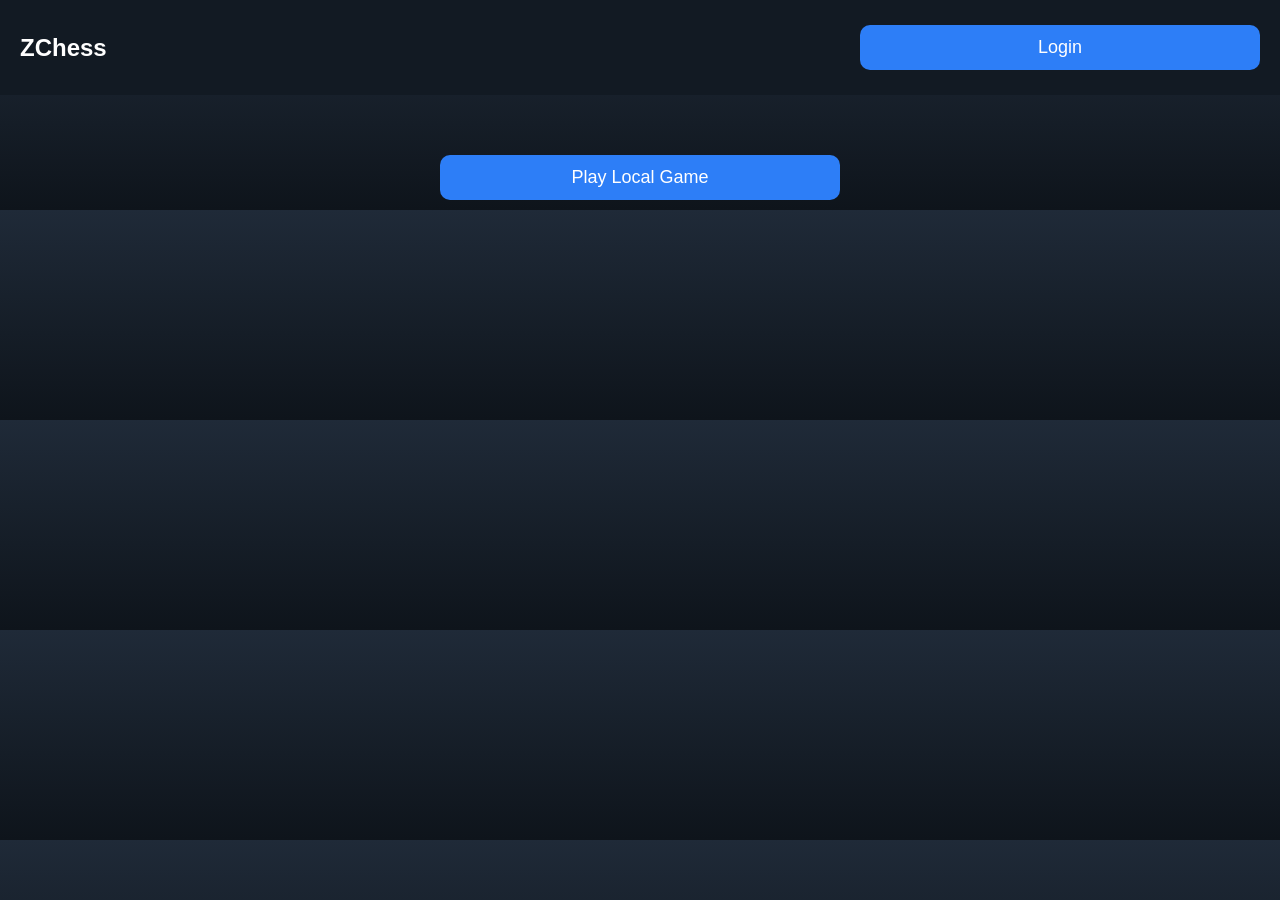
==== commit f47ecbb3: "reorganized chess engine modules" ====
--- a/target/classes/static/index.html
+++ b/target/classes/static/index.html
@@ -6,97 +6,80 @@
 <style>
 body {
     margin:0;
-        background:#1e1e1e;
-            color:white;
-                font-family:Arial;
+        font-family:Arial;
+            background:linear-gradient(180deg,#1f2a38,#0e141b);
+                color:white;
+                }
+
+                header {
                     display:flex;
-                        flex-direction:column;
+                        justify-content:space-between;
                             align-items:center;
-                            }
+                                padding:15px 20px;
+                                    background:#121a23;
+                                    }
 
-                            h1 { margin-top:20px; }
-
-                            #board {
-                                display:grid;
-                                    grid-template-columns: repeat(8, 70px);
-                                        margin-top:20px;
+                                    header h2 {
+                                        margin:0;
                                         }
 
-                                        .square {
-                                            width:70px;
-                                                height:70px;
-                                                    display:flex;
-                                                        align-items:center;
-                                                            justify-content:center;
-                                                            }
+                                        button {
+                                            padding:12px;
+                                                margin:10px 0;
+                                                    width:90%;
+                                                        max-width:400px;
+                                                            border:none;
+                                                                border-radius:10px;
+                                                                    font-size:18px;
+                                                                        cursor:pointer;
+                                                                            background:#2d7ef7;
+                                                                                color:white;
+                                                                                }
 
-                                                            .light { background:#f0d9b5; }
-                                                            .dark  { background:#b58863; }
+                                                                                .center {
+                                                                                    display:flex;
+                                                                                        flex-direction:column;
+                                                                                            align-items:center;
+                                                                                                margin-top:50px;
+                                                                                                }
+                                                                                                </style>
+                                                                                                </head>
 
-                                                            img {
-                                                                width:60px;
-                                                                }
-                                                                button {
-                                                                    padding:10px 20px;
-                                                                        font-size:16px;
-                                                                            margin-top:10px;
-                                                                                cursor:pointer;
-                                                                                }
-                                                                                </style>
-                                                                                </head>
+                                                                                                <body>
 
-                                                                                <body>
+                                                                                                <header>
+                                                                                                    <h2>ZChess</h2>
+                                                                                                        <button onclick="showLogin()">Login</button>
+                                                                                                        </header>
 
-                                                                                <h1>ZChess</h1>
+                                                                                                        <div class="center">
+                                                                                                            <button onclick="startGame()">Play Local Game</button>
+                                                                                                            </div>
 
-                                                                                <button onclick="createGame()">Create Game</button>
+                                                                                                            <script>
 
-                                                                                <h3 id="turn">Turn: -</h3>
+                                                                                                            function startGame(){
+                                                                                                                window.location.href="game.html";
+                                                                                                                }
 
-                                                                                <div id="board"></div>
+                                                                                                                function showLogin(){
 
-                                                                                <script>
+                                                                                                                    const username = prompt("Username:");
+                                                                                                                        const password = prompt("Password:");
 
-                                                                                function createGame(){
-                                                                                    fetch("/api/game/create", { method:"POST" })
-                                                                                        .then(res=>res.json())
-                                                                                            .then(data=>{
-                                                                                                    document.getElementById("turn").innerText =
-                                                                                                                "Turn: " + data.currentTurn;
-                                                                                                                        renderBoard(data.board);
-                                                                                                                            });
-                                                                                                                            }
+                                                                                                                            fetch("/api/user/login?username="+username+"&password="+password,{
+                                                                                                                                    method:"POST"
+                                                                                                                                        })
+                                                                                                                                            .then(res=>res.json())
+                                                                                                                                                .then(data=>{
+                                                                                                                                                        if(data && data.id){
+                                                                                                                                                                    alert("Login Successful");
+                                                                                                                                                                            } else {
+                                                                                                                                                                                        alert("Invalid Login");
+                                                                                                                                                                                                }
+                                                                                                                                                                                                    });
+                                                                                                                                                                                                    }
+                                                                                                                                                                                                    </script>
 
-                                                                                                                            function renderBoard(boardString){
-
-                                                                                                                                const board=document.getElementById("board");
-                                                                                                                                    board.innerHTML="";
-
-                                                                                                                                        const squares=boardString.split(",");
-
-                                                                                                                                            for(let i=0;i<64;i++){
-
-                                                                                                                                                    const square=document.createElement("div");
-                                                                                                                                                            square.classList.add("square");
-
-                                                                                                                                                                    if((Math.floor(i/8)+i)%2===0)
-                                                                                                                                                                                square.classList.add("light");
-                                                                                                                                                                                        else
-                                                                                                                                                                                                    square.classList.add("dark");
-
-                                                                                                                                                                                                            const piece=squares[i];
-
-                                                                                                                                                                                                                    if(piece!=="."){
-                                                                                                                                                                                                                                const img=document.createElement("img");
-                                                                                                                                                                                                                                            img.src="/pieces/"+piece+".svg";
-                                                                                                                                                                                                                                                        square.appendChild(img);
-                                                                                                                                                                                                                                                                }
-
-                                                                                                                                                                                                                                                                        board.appendChild(square);
-                                                                                                                                                                                                                                                                            }
-                                                                                                                                                                                                                                                                            }
-
-                                                                                                                                                                                                                                                                            </script>
-
-                                                                                                                                                                                                                                                                            </body>
-                                                                                                                                                                                                                                                                            </html>+                                                                                                                                                                                                    </body>
+                                                                                                                                                                                                    </html>
